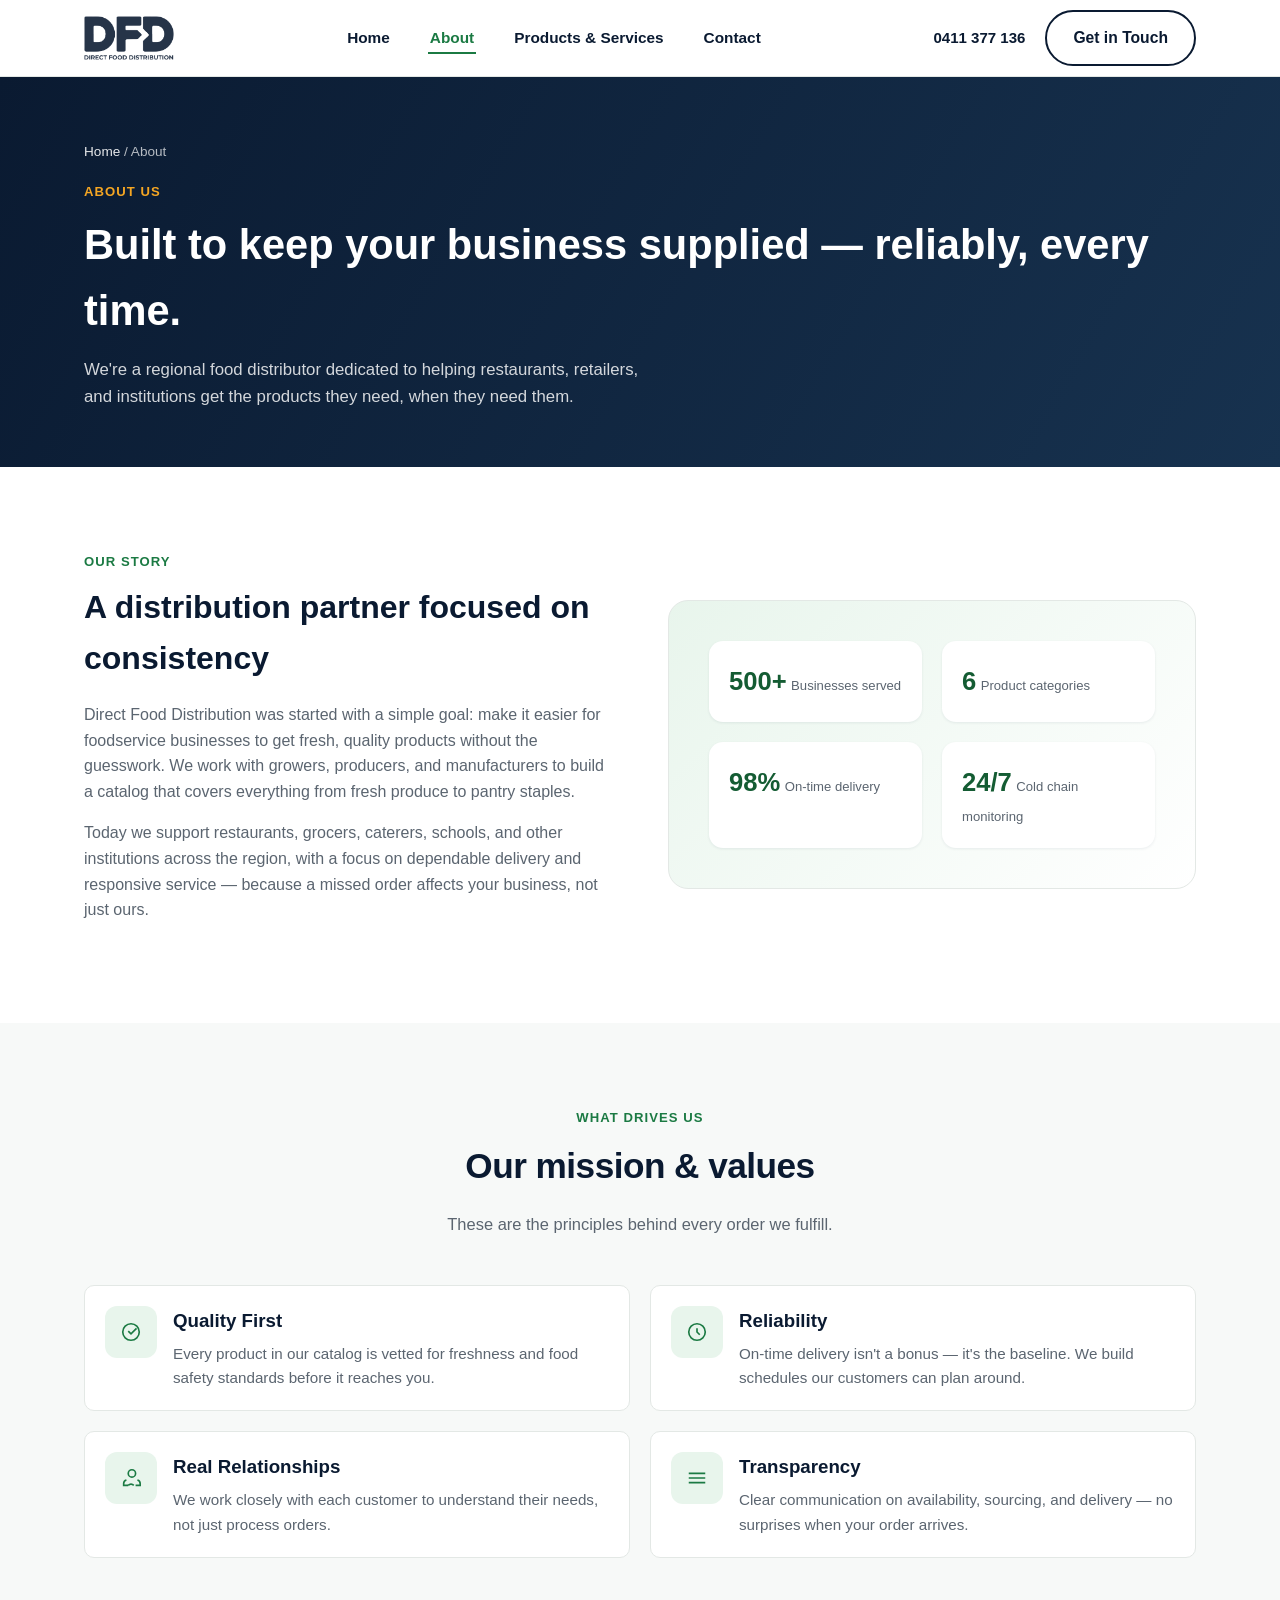
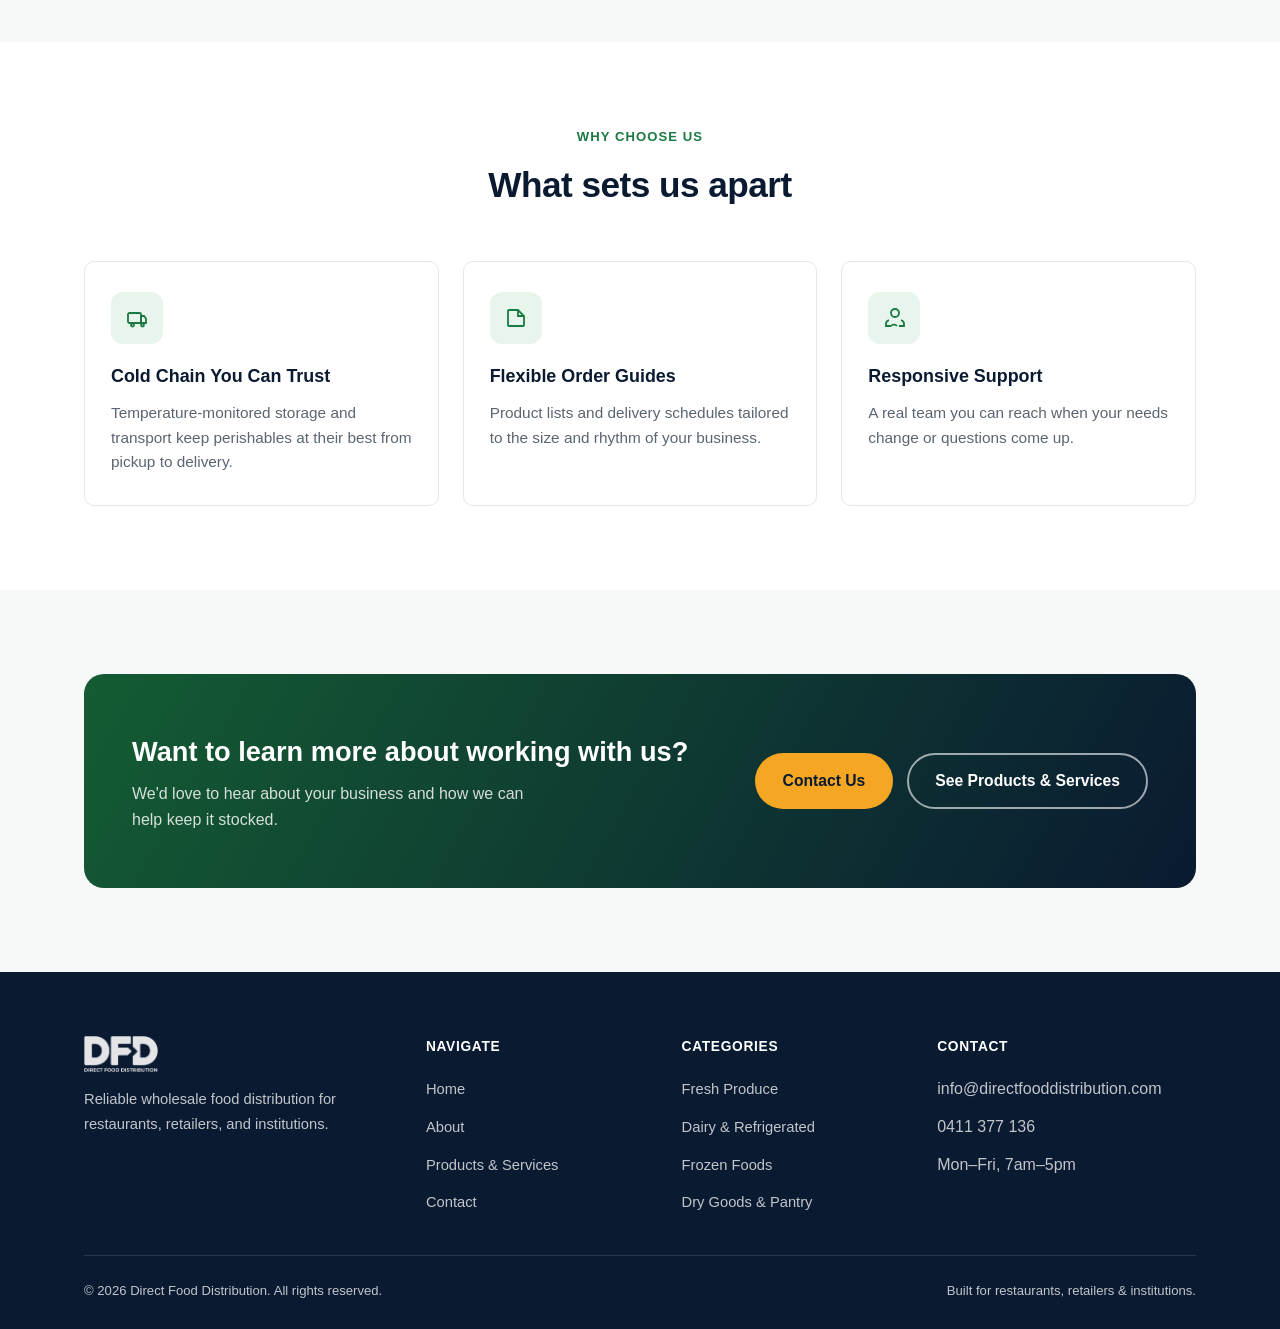
==== about.html @ 5635a763 "Update site phone number to real contact details Co-Authored-By: Claude Sonnet 5 <noreply@anthropic." ====
<!DOCTYPE html>
<html lang="en">
<head>
<meta charset="UTF-8" />
<meta name="viewport" content="width=device-width, initial-scale=1.0" />
<title>About Us | Direct Food Distribution</title>
<meta name="description" content="Learn about Direct Food Distribution's story, mission, and the values that guide how we supply restaurants, retailers, and institutions." />
<link rel="icon" type="image/x-icon" href="images/favicon.ico" />
<link rel="icon" type="image/png" sizes="32x32" href="images/favicon-32.png" />
<link rel="apple-touch-icon" href="images/favicon-180.png" />
<link rel="stylesheet" href="css/style.css" />
</head>
<body>

<header class="site-header">
  <div class="container">
    <a href="index.html" class="brand">
      <img src="images/logo.png" alt="Direct Food Distribution" class="brand-logo" />
    </a>

    <nav class="main-nav" aria-label="Primary">
      <ul>
        <li><a href="index.html">Home</a></li>
        <li><a href="about.html" aria-current="page">About</a></li>
        <li><a href="products.html">Products &amp; Services</a></li>
        <li><a href="contact.html">Contact</a></li>
      </ul>
    </nav>

    <div class="header-cta">
      <span class="phone">0411 377 136</span>
      <a href="contact.html" class="btn btn-outline-dark">Get in Touch</a>
      <button class="nav-toggle" aria-label="Toggle navigation menu" aria-expanded="false">
        <span></span><span></span><span></span>
      </button>
    </div>
  </div>
</header>

<main>

  <section class="page-hero">
    <div class="container">
      <div class="breadcrumb"><a href="index.html">Home</a> / About</div>
      <span class="eyebrow">About Us</span>
      <h1>Built to keep your business supplied — reliably, every time.</h1>
      <p>We're a regional food distributor dedicated to helping restaurants, retailers, and institutions get the products they need, when they need them.</p>
    </div>
  </section>

  <section>
    <div class="container">
      <div class="about-grid">
        <div>
          <span class="eyebrow">Our Story</span>
          <h2 style="color:var(--color-navy); font-size:2rem; margin:0 0 18px;">A distribution partner focused on consistency</h2>
          <p style="color:var(--color-text-muted); margin-bottom:16px;">
            Direct Food Distribution was started with a simple goal: make it easier for foodservice
            businesses to get fresh, quality products without the guesswork. We work with growers,
            producers, and manufacturers to build a catalog that covers everything from fresh produce
            to pantry staples.
          </p>
          <p style="color:var(--color-text-muted);">
            Today we support restaurants, grocers, caterers, schools, and other institutions across
            the region, with a focus on dependable delivery and responsive service — because a
            missed order affects your business, not just ours.
          </p>
        </div>
        <div class="about-visual">
          <div class="mini-stat">
            <span class="num">500+</span>
            <span class="label">Businesses served</span>
          </div>
          <div class="mini-stat">
            <span class="num">6</span>
            <span class="label">Product categories</span>
          </div>
          <div class="mini-stat">
            <span class="num">98%</span>
            <span class="label">On-time delivery</span>
          </div>
          <div class="mini-stat">
            <span class="num">24/7</span>
            <span class="label">Cold chain monitoring</span>
          </div>
        </div>
      </div>
    </div>
  </section>

  <section class="section-alt">
    <div class="container">
      <div class="section-head center">
        <span class="eyebrow">What Drives Us</span>
        <h2>Our mission &amp; values</h2>
        <p>These are the principles behind every order we fulfill.</p>
      </div>

      <div class="values-grid">
        <div class="value-item">
          <div class="card-icon" aria-hidden="true">
            <svg width="22" height="22" viewBox="0 0 24 24" fill="none" stroke="currentColor" stroke-width="1.8"><path d="M9 11l3 3 6-6"/><circle cx="12" cy="12" r="9"/></svg>
          </div>
          <div>
            <h3 style="margin:0 0 6px; color:var(--color-navy);">Quality First</h3>
            <p style="margin:0; color:var(--color-text-muted); font-size:0.95rem;">Every product in our catalog is vetted for freshness and food safety standards before it reaches you.</p>
          </div>
        </div>
        <div class="value-item">
          <div class="card-icon" aria-hidden="true">
            <svg width="22" height="22" viewBox="0 0 24 24" fill="none" stroke="currentColor" stroke-width="1.8"><path d="M12 8v4l3 3"/><circle cx="12" cy="12" r="9"/></svg>
          </div>
          <div>
            <h3 style="margin:0 0 6px; color:var(--color-navy);">Reliability</h3>
            <p style="margin:0; color:var(--color-text-muted); font-size:0.95rem;">On-time delivery isn't a bonus — it's the baseline. We build schedules our customers can plan around.</p>
          </div>
        </div>
        <div class="value-item">
          <div class="card-icon" aria-hidden="true">
            <svg width="22" height="22" viewBox="0 0 24 24" fill="none" stroke="currentColor" stroke-width="1.8"><path d="M17 20h5v-2a4 4 0 0 0-3-3.87M9 20H4v-2a4 4 0 0 1 3-3.87M9 7a4 4 0 1 1 8 0 4 4 0 0 1-8 0z"/><path d="M9 20a4 4 0 0 1 6 0"/></svg>
          </div>
          <div>
            <h3 style="margin:0 0 6px; color:var(--color-navy);">Real Relationships</h3>
            <p style="margin:0; color:var(--color-text-muted); font-size:0.95rem;">We work closely with each customer to understand their needs, not just process orders.</p>
          </div>
        </div>
        <div class="value-item">
          <div class="card-icon" aria-hidden="true">
            <svg width="22" height="22" viewBox="0 0 24 24" fill="none" stroke="currentColor" stroke-width="1.8"><path d="M3 7h18M3 12h18M3 17h18"/></svg>
          </div>
          <div>
            <h3 style="margin:0 0 6px; color:var(--color-navy);">Transparency</h3>
            <p style="margin:0; color:var(--color-text-muted); font-size:0.95rem;">Clear communication on availability, sourcing, and delivery — no surprises when your order arrives.</p>
          </div>
        </div>
      </div>
    </div>
  </section>

  <section>
    <div class="container">
      <div class="section-head center">
        <span class="eyebrow">Why Choose Us</span>
        <h2>What sets us apart</h2>
      </div>

      <div class="grid grid-3">
        <div class="card">
          <div class="card-icon" aria-hidden="true">
            <svg width="24" height="24" viewBox="0 0 24 24" fill="none" stroke="currentColor" stroke-width="1.8"><rect x="3" y="7" width="13" height="10" rx="1.5"/><path d="M16 10h3l2 2.5V17h-5z"/><circle cx="7.5" cy="19" r="1.5"/><circle cx="17.5" cy="19" r="1.5"/></svg>
          </div>
          <h3>Cold Chain You Can Trust</h3>
          <p>Temperature-monitored storage and transport keep perishables at their best from pickup to delivery.</p>
        </div>
        <div class="card">
          <div class="card-icon" aria-hidden="true">
            <svg width="24" height="24" viewBox="0 0 24 24" fill="none" stroke="currentColor" stroke-width="1.8"><path d="M4 19V5a1 1 0 0 1 1-1h9l6 6v9a1 1 0 0 1-1 1H5a1 1 0 0 1-1-1z"/><path d="M14 4v6h6"/></svg>
          </div>
          <h3>Flexible Order Guides</h3>
          <p>Product lists and delivery schedules tailored to the size and rhythm of your business.</p>
        </div>
        <div class="card">
          <div class="card-icon" aria-hidden="true">
            <svg width="24" height="24" viewBox="0 0 24 24" fill="none" stroke="currentColor" stroke-width="1.8"><path d="M17 20h5v-2a4 4 0 0 0-3-3.87M9 20H4v-2a4 4 0 0 1 3-3.87M9 7a4 4 0 1 1 8 0 4 4 0 0 1-8 0z"/><path d="M9 20a4 4 0 0 1 6 0"/></svg>
          </div>
          <h3>Responsive Support</h3>
          <p>A real team you can reach when your needs change or questions come up.</p>
        </div>
      </div>
    </div>
  </section>

  <section class="section-alt">
    <div class="container">
      <div class="cta-band">
        <div>
          <h2>Want to learn more about working with us?</h2>
          <p>We'd love to hear about your business and how we can help keep it stocked.</p>
        </div>
        <div class="cta-actions">
          <a href="contact.html" class="btn btn-primary">Contact Us</a>
          <a href="products.html" class="btn btn-outline">See Products &amp; Services</a>
        </div>
      </div>
    </div>
  </section>

</main>

<footer class="site-footer">
  <div class="container">
    <div class="footer-grid">
      <div class="footer-brand">
        <a href="index.html" class="brand">
          <img src="images/logo-white.png" alt="Direct Food Distribution" class="brand-logo" />
        </a>
        <p>Reliable wholesale food distribution for restaurants, retailers, and institutions.</p>
      </div>
      <div class="footer-col">
        <h5>Navigate</h5>
        <ul>
          <li><a href="index.html">Home</a></li>
          <li><a href="about.html">About</a></li>
          <li><a href="products.html">Products &amp; Services</a></li>
          <li><a href="contact.html">Contact</a></li>
        </ul>
      </div>
      <div class="footer-col">
        <h5>Categories</h5>
        <ul>
          <li><a href="products.html#produce">Fresh Produce</a></li>
          <li><a href="products.html#dairy">Dairy &amp; Refrigerated</a></li>
          <li><a href="products.html#frozen">Frozen Foods</a></li>
          <li><a href="products.html#dry-goods">Dry Goods &amp; Pantry</a></li>
        </ul>
      </div>
      <div class="footer-col">
        <h5>Contact</h5>
        <ul>
          <li>info@directfooddistribution.com</li>
          <li>0411 377 136</li>
          <li>Mon–Fri, 7am–5pm</li>
        </ul>
      </div>
    </div>
    <div class="footer-bottom">
      <span>&copy; <span id="year"></span> Direct Food Distribution. All rights reserved.</span>
      <span>Built for restaurants, retailers &amp; institutions.</span>
    </div>
  </div>
</footer>

<script src="js/main.js"></script>
</body>
</html>
---- css/style.css ----
/* ===========================
   Direct Food Distribution
   Stylesheet
=========================== */

:root {
  --color-primary: #1b7a43;
  --color-primary-dark: #145c33;
  --color-primary-light: #e8f5ec;
  --color-navy: #0a1a31;
  --color-navy-light: #17324f;
  --color-accent: #f5a623;
  --color-text: #23292d;
  --color-text-muted: #5b6570;
  --color-bg: #ffffff;
  --color-bg-alt: #f7f9f8;
  --color-border: #e3e8e5;
  --shadow-sm: 0 1px 3px rgba(15, 41, 66, 0.08);
  --shadow-md: 0 8px 24px rgba(15, 41, 66, 0.10);
  --radius: 10px;
  --max-width: 1160px;
  --font: -apple-system, BlinkMacSystemFont, "Segoe UI", Roboto, Helvetica, Arial, sans-serif;
}

* {
  box-sizing: border-box;
}

html {
  scroll-behavior: smooth;
}

body {
  margin: 0;
  font-family: var(--font);
  color: var(--color-text);
  background: var(--color-bg);
  line-height: 1.6;
  -webkit-font-smoothing: antialiased;
}

img {
  max-width: 100%;
  display: block;
}

a {
  color: var(--color-primary);
  text-decoration: none;
}

ul {
  list-style: none;
  margin: 0;
  padding: 0;
}

.container {
  width: 100%;
  max-width: var(--max-width);
  margin: 0 auto;
  padding: 0 24px;
}

.visually-hidden {
  position: absolute;
  width: 1px;
  height: 1px;
  overflow: hidden;
  clip: rect(0 0 0 0);
  white-space: nowrap;
}

/* ---------- Buttons ---------- */
.btn {
  display: inline-flex;
  align-items: center;
  justify-content: center;
  gap: 8px;
  padding: 13px 26px;
  border-radius: 999px;
  font-weight: 600;
  font-size: 0.98rem;
  border: 2px solid transparent;
  cursor: pointer;
  transition: transform 0.15s ease, box-shadow 0.15s ease, background 0.15s ease, color 0.15s ease;
}

.btn-primary {
  background: var(--color-accent);
  color: var(--color-navy);
}

.btn-primary:hover {
  transform: translateY(-2px);
  box-shadow: var(--shadow-md);
}

.btn-outline {
  background: transparent;
  color: #fff;
  border-color: rgba(255, 255, 255, 0.6);
}

.btn-outline:hover {
  background: rgba(255, 255, 255, 0.12);
  border-color: #fff;
}

.btn-outline-dark {
  background: transparent;
  color: var(--color-navy);
  border-color: var(--color-navy);
}

.btn-outline-dark:hover {
  background: var(--color-navy);
  color: #fff;
}

/* ---------- Header ---------- */
.site-header {
  position: sticky;
  top: 0;
  z-index: 100;
  background: rgba(255, 255, 255, 0.96);
  backdrop-filter: saturate(180%) blur(8px);
  border-bottom: 1px solid var(--color-border);
}

.site-header .container {
  display: flex;
  align-items: center;
  justify-content: space-between;
  height: 76px;
}

.brand {
  display: flex;
  align-items: center;
  gap: 10px;
  font-weight: 800;
  font-size: 1.15rem;
  color: var(--color-navy);
  letter-spacing: -0.01em;
}

.brand-logo {
  height: 44px;
  width: auto;
  display: block;
}

.main-nav ul {
  display: flex;
  align-items: center;
  gap: 36px;
}

.main-nav a {
  color: var(--color-navy);
  font-weight: 600;
  font-size: 0.96rem;
  padding: 6px 2px;
  border-bottom: 2px solid transparent;
  transition: border-color 0.15s ease, color 0.15s ease;
}

.main-nav a:hover,
.main-nav a[aria-current="page"] {
  border-color: var(--color-primary);
  color: var(--color-primary);
}

.header-cta {
  display: flex;
  align-items: center;
  gap: 20px;
}

.header-cta .phone {
  display: none;
  font-weight: 700;
  color: var(--color-navy);
  font-size: 0.94rem;
}

@media (min-width: 1150px) {
  .header-cta .phone {
    display: inline-block;
  }
}

.nav-toggle {
  display: none;
  background: none;
  border: none;
  cursor: pointer;
  padding: 8px;
}

.nav-toggle span {
  display: block;
  width: 24px;
  height: 2px;
  background: var(--color-navy);
  margin: 5px 0;
  transition: transform 0.2s ease, opacity 0.2s ease;
}

/* ---------- Hero ---------- */
.hero {
  background: linear-gradient(120deg, var(--color-navy) 0%, var(--color-navy-light) 55%, var(--color-primary-dark) 100%);
  color: #fff;
  position: relative;
  overflow: hidden;
}

.hero::before {
  content: "";
  position: absolute;
  inset: 0;
  background-image:
    radial-gradient(circle at 85% 20%, rgba(245, 166, 35, 0.18), transparent 45%),
    radial-gradient(circle at 10% 90%, rgba(27, 122, 67, 0.35), transparent 40%);
  pointer-events: none;
}

.hero .container {
  position: relative;
  padding: 96px 24px 88px;
  display: grid;
  grid-template-columns: 1.1fr 0.9fr;
  gap: 48px;
  align-items: center;
}

.hero-eyebrow {
  display: inline-flex;
  align-items: center;
  gap: 8px;
  background: rgba(255, 255, 255, 0.12);
  border: 1px solid rgba(255, 255, 255, 0.25);
  padding: 6px 14px;
  border-radius: 999px;
  font-size: 0.82rem;
  font-weight: 700;
  letter-spacing: 0.03em;
  text-transform: uppercase;
  margin-bottom: 20px;
}

.hero h1 {
  font-size: clamp(2.1rem, 4vw, 3.1rem);
  line-height: 1.12;
  margin: 0 0 20px;
  letter-spacing: -0.02em;
}

.hero p.lead {
  font-size: 1.12rem;
  color: rgba(255, 255, 255, 0.86);
  max-width: 46ch;
  margin: 0 0 32px;
}

.hero-actions {
  display: flex;
  gap: 16px;
  flex-wrap: wrap;
}

.hero-stats {
  display: grid;
  grid-template-columns: 1fr 1fr;
  gap: 16px;
}

.stat-card {
  background: rgba(255, 255, 255, 0.08);
  border: 1px solid rgba(255, 255, 255, 0.18);
  border-radius: var(--radius);
  padding: 22px 20px;
  backdrop-filter: blur(4px);
}

.stat-card .num {
  font-size: 1.9rem;
  font-weight: 800;
  color: var(--color-accent);
  display: block;
}

.stat-card .label {
  font-size: 0.86rem;
  color: rgba(255, 255, 255, 0.78);
  margin-top: 4px;
}

/* ---------- Sections ---------- */
section {
  padding: 84px 0;
}

.section-alt {
  background: var(--color-bg-alt);
}

.section-head {
  max-width: 640px;
  margin: 0 0 48px;
}

.section-head.center {
  margin-left: auto;
  margin-right: auto;
  text-align: center;
}

.eyebrow {
  display: block;
  color: var(--color-primary);
  font-weight: 700;
  font-size: 0.82rem;
  letter-spacing: 0.08em;
  text-transform: uppercase;
  margin-bottom: 10px;
}

.section-head h2 {
  font-size: clamp(1.6rem, 3vw, 2.2rem);
  margin: 0 0 14px;
  color: var(--color-navy);
  letter-spacing: -0.015em;
}

.section-head p {
  color: var(--color-text-muted);
  font-size: 1.03rem;
}

/* ---------- Cards / Grids ---------- */
.grid {
  display: grid;
  gap: 24px;
}

.grid-3 {
  grid-template-columns: repeat(3, 1fr);
}

.grid-4 {
  grid-template-columns: repeat(4, 1fr);
}

.grid-2 {
  grid-template-columns: repeat(2, 1fr);
}

.card {
  background: #fff;
  border: 1px solid var(--color-border);
  border-radius: var(--radius);
  padding: 30px 26px;
  transition: transform 0.18s ease, box-shadow 0.18s ease, border-color 0.18s ease;
}

.card:hover {
  transform: translateY(-4px);
  box-shadow: var(--shadow-md);
  border-color: transparent;
}

.card-icon {
  width: 52px;
  height: 52px;
  border-radius: 12px;
  background: var(--color-primary-light);
  color: var(--color-primary);
  display: flex;
  align-items: center;
  justify-content: center;
  margin-bottom: 18px;
}

.card h3 {
  margin: 0 0 10px;
  font-size: 1.12rem;
  color: var(--color-navy);
}

.card p {
  margin: 0;
  color: var(--color-text-muted);
  font-size: 0.96rem;
}

/* Product category cards */
.product-card {
  background: #fff;
  border: 1px solid var(--color-border);
  border-radius: var(--radius);
  overflow: hidden;
  transition: transform 0.18s ease, box-shadow 0.18s ease;
}

.product-card:hover {
  transform: translateY(-4px);
  box-shadow: var(--shadow-md);
}

.product-thumb {
  height: 128px;
  display: flex;
  align-items: center;
  justify-content: center;
  color: #fff;
}

.product-thumb svg {
  width: 46px;
  height: 46px;
}

.product-card .body {
  padding: 22px 22px 26px;
}

.product-card h3 {
  margin: 0 0 8px;
  color: var(--color-navy);
  font-size: 1.08rem;
}

.product-card p {
  margin: 0 0 14px;
  color: var(--color-text-muted);
  font-size: 0.93rem;
}

.tag-list {
  display: flex;
  flex-wrap: wrap;
  gap: 8px;
}

.tag {
  background: var(--color-primary-light);
  color: var(--color-primary-dark);
  font-size: 0.78rem;
  font-weight: 700;
  padding: 4px 10px;
  border-radius: 999px;
}

/* Thumb color variants */
.thumb-1 { background: linear-gradient(135deg, #2e9e5b, #1b7a43); }
.thumb-2 { background: linear-gradient(135deg, #3f8ecf, #245a8f); }
.thumb-3 { background: linear-gradient(135deg, #4d6ee0, #253a8f); }
.thumb-4 { background: linear-gradient(135deg, #d98a2e, #b05e15); }
.thumb-5 { background: linear-gradient(135deg, #e0546b, #a12f47); }
.thumb-6 { background: linear-gradient(135deg, #6f52c9, #3f2f8f); }

/* ---------- Process / Steps ---------- */
.steps {
  counter-reset: step;
  display: grid;
  grid-template-columns: repeat(4, 1fr);
  gap: 24px;
}

.step {
  position: relative;
  padding-top: 8px;
}

.step .step-num {
  counter-increment: step;
  width: 44px;
  height: 44px;
  border-radius: 50%;
  background: var(--color-navy);
  color: #fff;
  font-weight: 800;
  display: flex;
  align-items: center;
  justify-content: center;
  margin-bottom: 16px;
}

.step .step-num::before {
  content: counter(step);
}

.step h3 {
  color: var(--color-navy);
  margin: 0 0 8px;
  font-size: 1.05rem;
}

.step p {
  margin: 0;
  color: var(--color-text-muted);
  font-size: 0.93rem;
}

/* ---------- Values ---------- */
.values-grid {
  display: grid;
  grid-template-columns: repeat(2, 1fr);
  gap: 20px;
}

.value-item {
  display: flex;
  gap: 16px;
  align-items: flex-start;
  padding: 20px;
  border-radius: var(--radius);
  background: #fff;
  border: 1px solid var(--color-border);
}

.value-item .card-icon {
  margin-bottom: 0;
  flex-shrink: 0;
}

/* ---------- CTA band ---------- */
.cta-band {
  background: linear-gradient(120deg, var(--color-primary-dark), var(--color-navy));
  color: #fff;
  border-radius: 20px;
  padding: 56px 48px;
  display: flex;
  align-items: center;
  justify-content: space-between;
  gap: 32px;
  flex-wrap: wrap;
}

.cta-band h2 {
  margin: 0 0 8px;
  font-size: 1.7rem;
}

.cta-band p {
  margin: 0;
  color: rgba(255, 255, 255, 0.82);
  max-width: 46ch;
}

.cta-actions {
  display: flex;
  gap: 14px;
  flex-wrap: wrap;
}

/* ---------- Page hero (inner pages) ---------- */
.page-hero {
  background: linear-gradient(120deg, var(--color-navy), var(--color-navy-light));
  color: #fff;
  padding: 64px 0 56px;
}

.page-hero .eyebrow {
  color: var(--color-accent);
}

.page-hero h1 {
  margin: 0 0 12px;
  font-size: clamp(1.8rem, 3.4vw, 2.6rem);
}

.page-hero p {
  color: rgba(255, 255, 255, 0.82);
  max-width: 60ch;
  font-size: 1.05rem;
  margin: 0;
}

.breadcrumb {
  font-size: 0.85rem;
  color: rgba(255, 255, 255, 0.7);
  margin-bottom: 18px;
}

.breadcrumb a {
  color: rgba(255, 255, 255, 0.9);
}

/* ---------- About page specifics ---------- */
.about-grid {
  display: grid;
  grid-template-columns: 1fr 1fr;
  gap: 56px;
  align-items: center;
}

.about-visual {
  background: linear-gradient(135deg, var(--color-primary-light), #ffffff);
  border: 1px solid var(--color-border);
  border-radius: 20px;
  padding: 40px;
  display: grid;
  grid-template-columns: 1fr 1fr;
  gap: 20px;
}

.about-visual .mini-stat {
  background: #fff;
  border-radius: 14px;
  padding: 20px;
  box-shadow: var(--shadow-sm);
}

.about-visual .mini-stat .num {
  font-size: 1.6rem;
  font-weight: 800;
  color: var(--color-primary-dark);
}

.about-visual .mini-stat .label {
  font-size: 0.82rem;
  color: var(--color-text-muted);
  margin-top: 4px;
}

.timeline {
  border-left: 3px solid var(--color-primary-light);
  margin-left: 8px;
  padding-left: 28px;
  display: flex;
  flex-direction: column;
  gap: 28px;
}

.timeline-item {
  position: relative;
}

.timeline-item::before {
  content: "";
  position: absolute;
  left: -35px;
  top: 4px;
  width: 14px;
  height: 14px;
  border-radius: 50%;
  background: var(--color-primary);
  border: 3px solid var(--color-primary-light);
}

.timeline-item .year {
  font-weight: 800;
  color: var(--color-primary-dark);
  font-size: 0.85rem;
  letter-spacing: 0.04em;
  text-transform: uppercase;
}

.timeline-item h4 {
  margin: 4px 0 6px;
  color: var(--color-navy);
}

.timeline-item p {
  margin: 0;
  color: var(--color-text-muted);
  font-size: 0.94rem;
}

/* ---------- Contact page ---------- */
.contact-grid {
  display: grid;
  grid-template-columns: 0.85fr 1.15fr;
  gap: 48px;
  align-items: flex-start;
}

.contact-info-list {
  display: flex;
  flex-direction: column;
  gap: 22px;
  margin-bottom: 32px;
}

.contact-info-item {
  display: flex;
  gap: 16px;
  align-items: flex-start;
}

.contact-info-item h4 {
  margin: 0 0 4px;
  color: var(--color-navy);
  font-size: 1rem;
}

.contact-info-item p,
.contact-info-item a {
  margin: 0;
  color: var(--color-text-muted);
  font-size: 0.94rem;
}

.hours-table {
  width: 100%;
  border-collapse: collapse;
  font-size: 0.92rem;
}

.hours-table td {
  padding: 7px 0;
  border-bottom: 1px solid var(--color-border);
  color: var(--color-text-muted);
}

.hours-table td:last-child {
  text-align: right;
  font-weight: 600;
  color: var(--color-navy);
}

.contact-form {
  background: #fff;
  border: 1px solid var(--color-border);
  border-radius: var(--radius);
  padding: 36px;
  box-shadow: var(--shadow-sm);
}

.form-row {
  display: grid;
  grid-template-columns: 1fr 1fr;
  gap: 18px;
}

.form-group {
  margin-bottom: 18px;
}

.form-group label {
  display: block;
  font-weight: 700;
  font-size: 0.88rem;
  color: var(--color-navy);
  margin-bottom: 6px;
}

.form-group input,
.form-group select,
.form-group textarea {
  width: 100%;
  padding: 12px 14px;
  border: 1px solid var(--color-border);
  border-radius: 8px;
  font-family: inherit;
  font-size: 0.95rem;
  color: var(--color-text);
  background: var(--color-bg-alt);
  transition: border-color 0.15s ease, background 0.15s ease;
}

.form-group input:focus,
.form-group select:focus,
.form-group textarea:focus {
  outline: none;
  border-color: var(--color-primary);
  background: #fff;
}

.form-group textarea {
  resize: vertical;
  min-height: 120px;
}

.form-note {
  font-size: 0.82rem;
  color: var(--color-text-muted);
  margin-top: 10px;
}

.form-status {
  margin-top: 16px;
  padding: 12px 16px;
  border-radius: 8px;
  font-size: 0.9rem;
  font-weight: 600;
  display: none;
}

.form-status.success {
  display: block;
  background: var(--color-primary-light);
  color: var(--color-primary-dark);
}

.form-status.error {
  display: block;
  background: #fdecea;
  color: #b3261e;
}

.map-placeholder {
  margin-top: 28px;
  border-radius: var(--radius);
  overflow: hidden;
  border: 1px solid var(--color-border);
  height: 220px;
  background:
    linear-gradient(rgba(15, 41, 66, 0.82), rgba(15, 41, 66, 0.82)),
    repeating-linear-gradient(45deg, #cfd8e0 0, #cfd8e0 2px, #e9edf0 2px, #e9edf0 14px);
  display: flex;
  align-items: center;
  justify-content: center;
  color: #fff;
  text-align: center;
  padding: 20px;
}

/* ---------- Footer ---------- */
.site-footer {
  background: var(--color-navy);
  color: rgba(255, 255, 255, 0.75);
  padding: 64px 0 28px;
}

.footer-grid {
  display: grid;
  grid-template-columns: 1.4fr 1fr 1fr 1.2fr;
  gap: 40px;
  padding-bottom: 40px;
  border-bottom: 1px solid rgba(255, 255, 255, 0.12);
}

.footer-brand .brand {
  color: #fff;
  margin-bottom: 14px;
}

.footer-brand .brand-logo {
  height: 36px;
}

.footer-grid p {
  font-size: 0.92rem;
  line-height: 1.7;
}

.footer-col h5 {
  color: #fff;
  font-size: 0.86rem;
  letter-spacing: 0.05em;
  text-transform: uppercase;
  margin: 0 0 18px;
}

.footer-col ul {
  display: flex;
  flex-direction: column;
  gap: 12px;
}

.footer-col a {
  color: rgba(255, 255, 255, 0.75);
  font-size: 0.92rem;
}

.footer-col a:hover {
  color: var(--color-accent);
}

.footer-bottom {
  display: flex;
  justify-content: space-between;
  align-items: center;
  padding-top: 24px;
  font-size: 0.82rem;
  flex-wrap: wrap;
  gap: 12px;
}

.footer-bottom a {
  color: rgba(255, 255, 255, 0.75);
}

/* ---------- Mobile Nav ---------- */
@media (max-width: 900px) {
  .main-nav {
    position: fixed;
    inset: 76px 0 0 0;
    background: #fff;
    transform: translateX(100%);
    transition: transform 0.25s ease;
    padding: 24px;
    overflow-y: auto;
  }

  .main-nav.open {
    transform: translateX(0);
  }

  .main-nav ul {
    flex-direction: column;
    align-items: flex-start;
    gap: 4px;
  }

  .main-nav a {
    display: block;
    width: 100%;
    padding: 14px 4px;
    border-bottom: 1px solid var(--color-border);
  }

  .nav-toggle {
    display: block;
  }

  .hero .container {
    grid-template-columns: 1fr;
    padding-top: 56px;
    padding-bottom: 56px;
  }

  .grid-4,
  .grid-3,
  .grid-2,
  .steps,
  .values-grid,
  .about-grid,
  .contact-grid,
  .form-row {
    grid-template-columns: 1fr;
  }

  .footer-grid {
    grid-template-columns: 1fr 1fr;
  }

  .cta-band {
    padding: 40px 28px;
    flex-direction: column;
    text-align: center;
  }

  .cta-actions {
    justify-content: center;
  }

  section {
    padding: 56px 0;
  }
}

@media (max-width: 560px) {
  .footer-grid {
    grid-template-columns: 1fr;
  }

  .hero-stats {
    grid-template-columns: 1fr 1fr;
  }
}
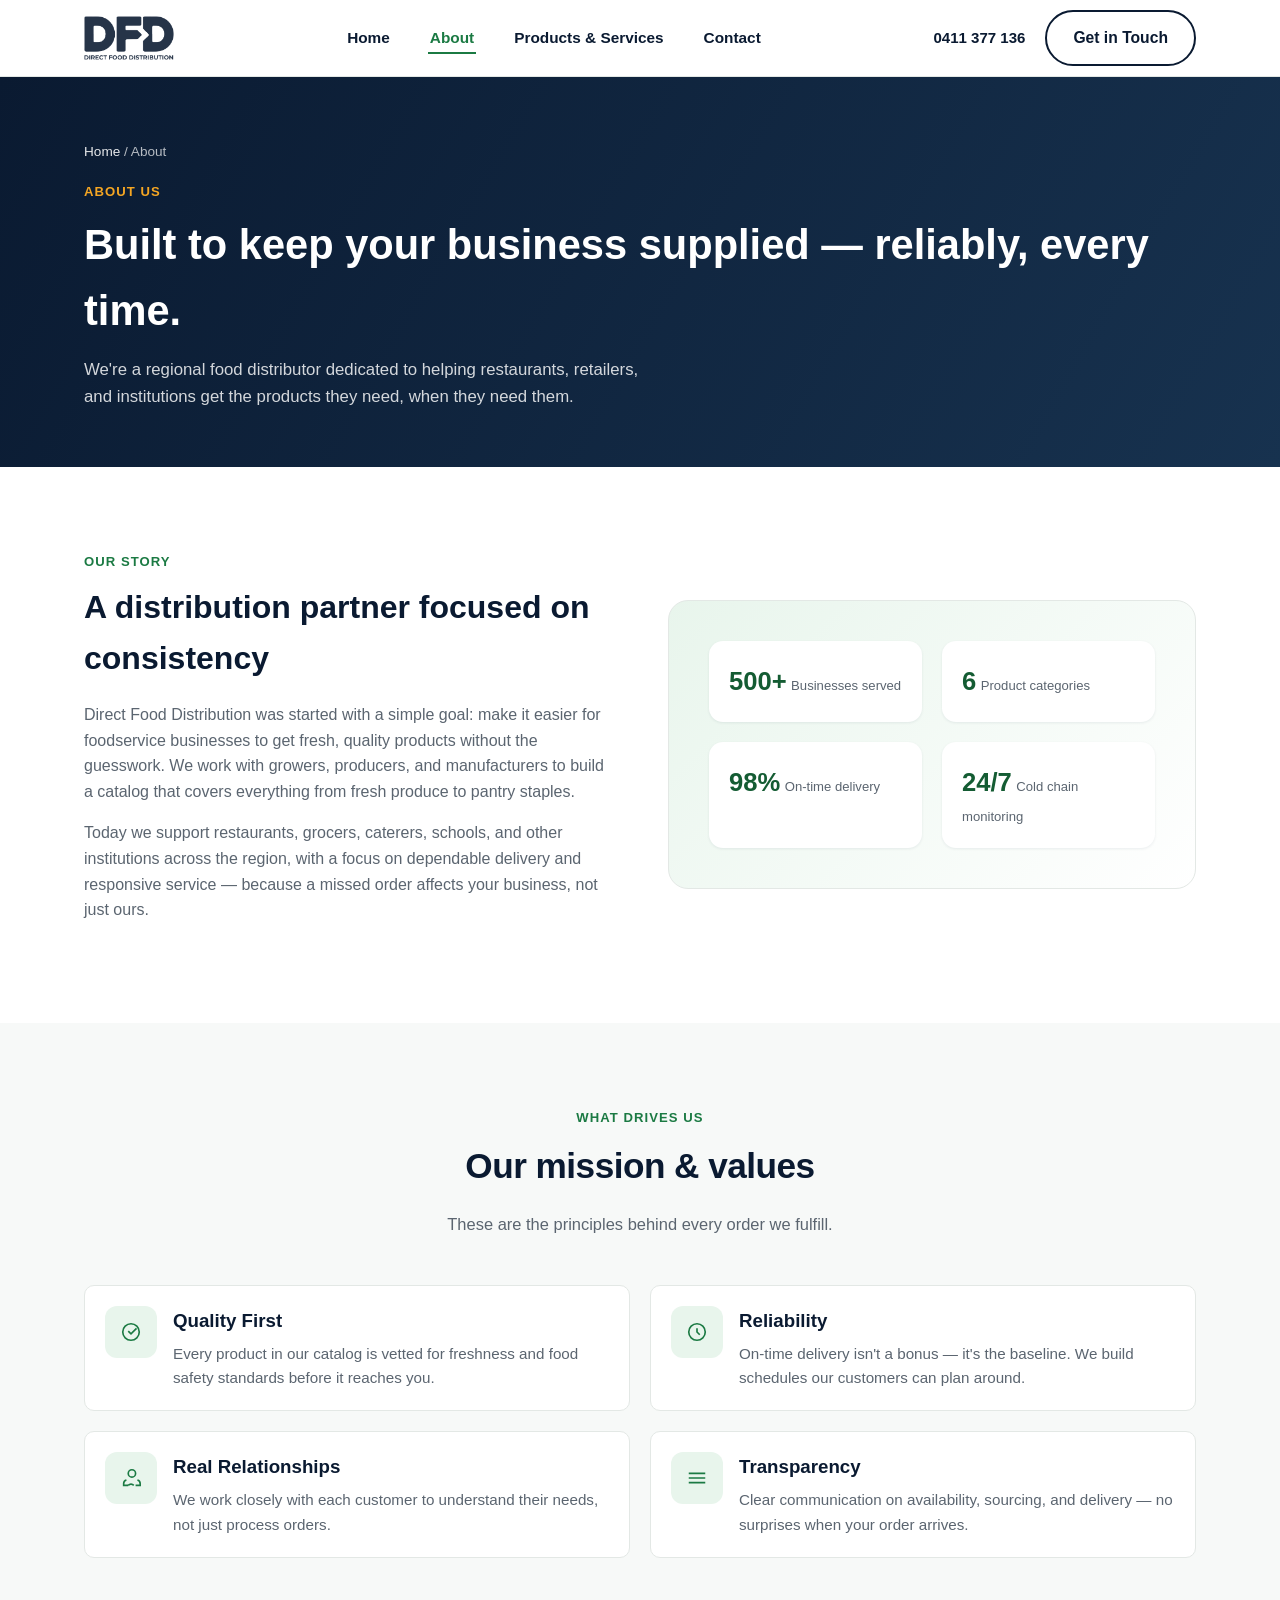
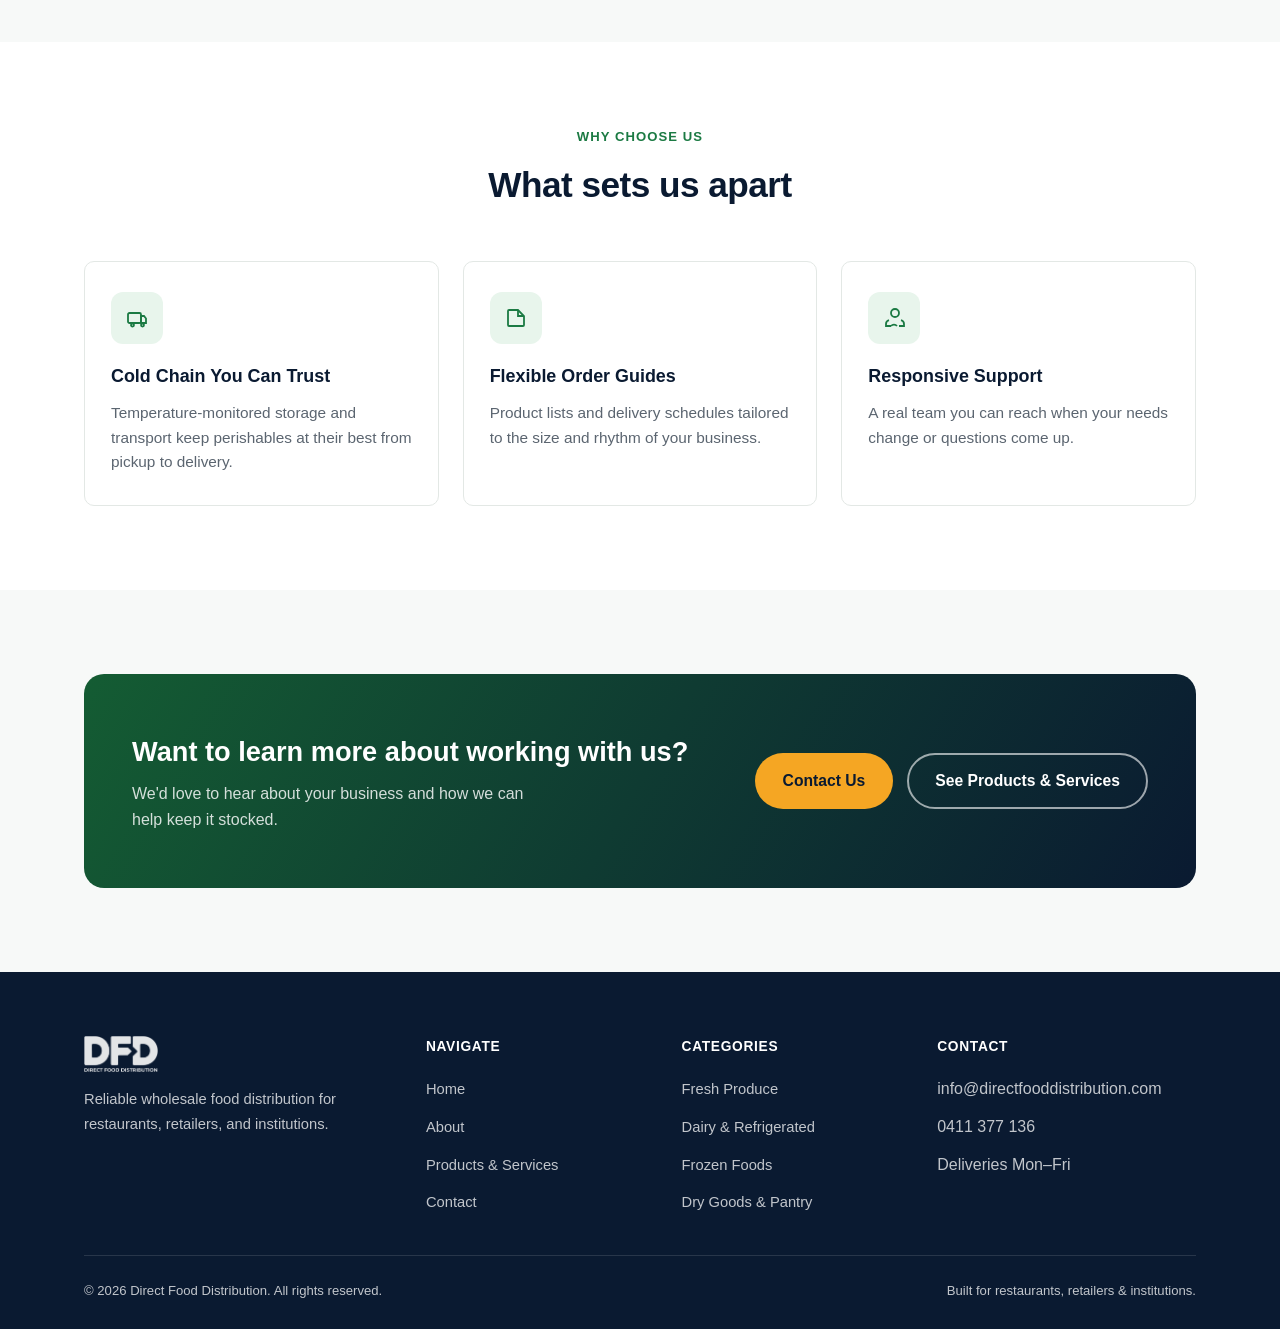
==== commit bf84e51a: "Reflect delivery-only business model on contact page Remove the placeholder physical address and rep" ====
--- a/about.html
+++ b/about.html
@@ -219,7 +219,7 @@
         <ul>
           <li>info@directfooddistribution.com</li>
           <li>0411 377 136</li>
-          <li>Mon–Fri, 7am–5pm</li>
+          <li>Deliveries Mon–Fri</li>
         </ul>
       </div>
     </div>
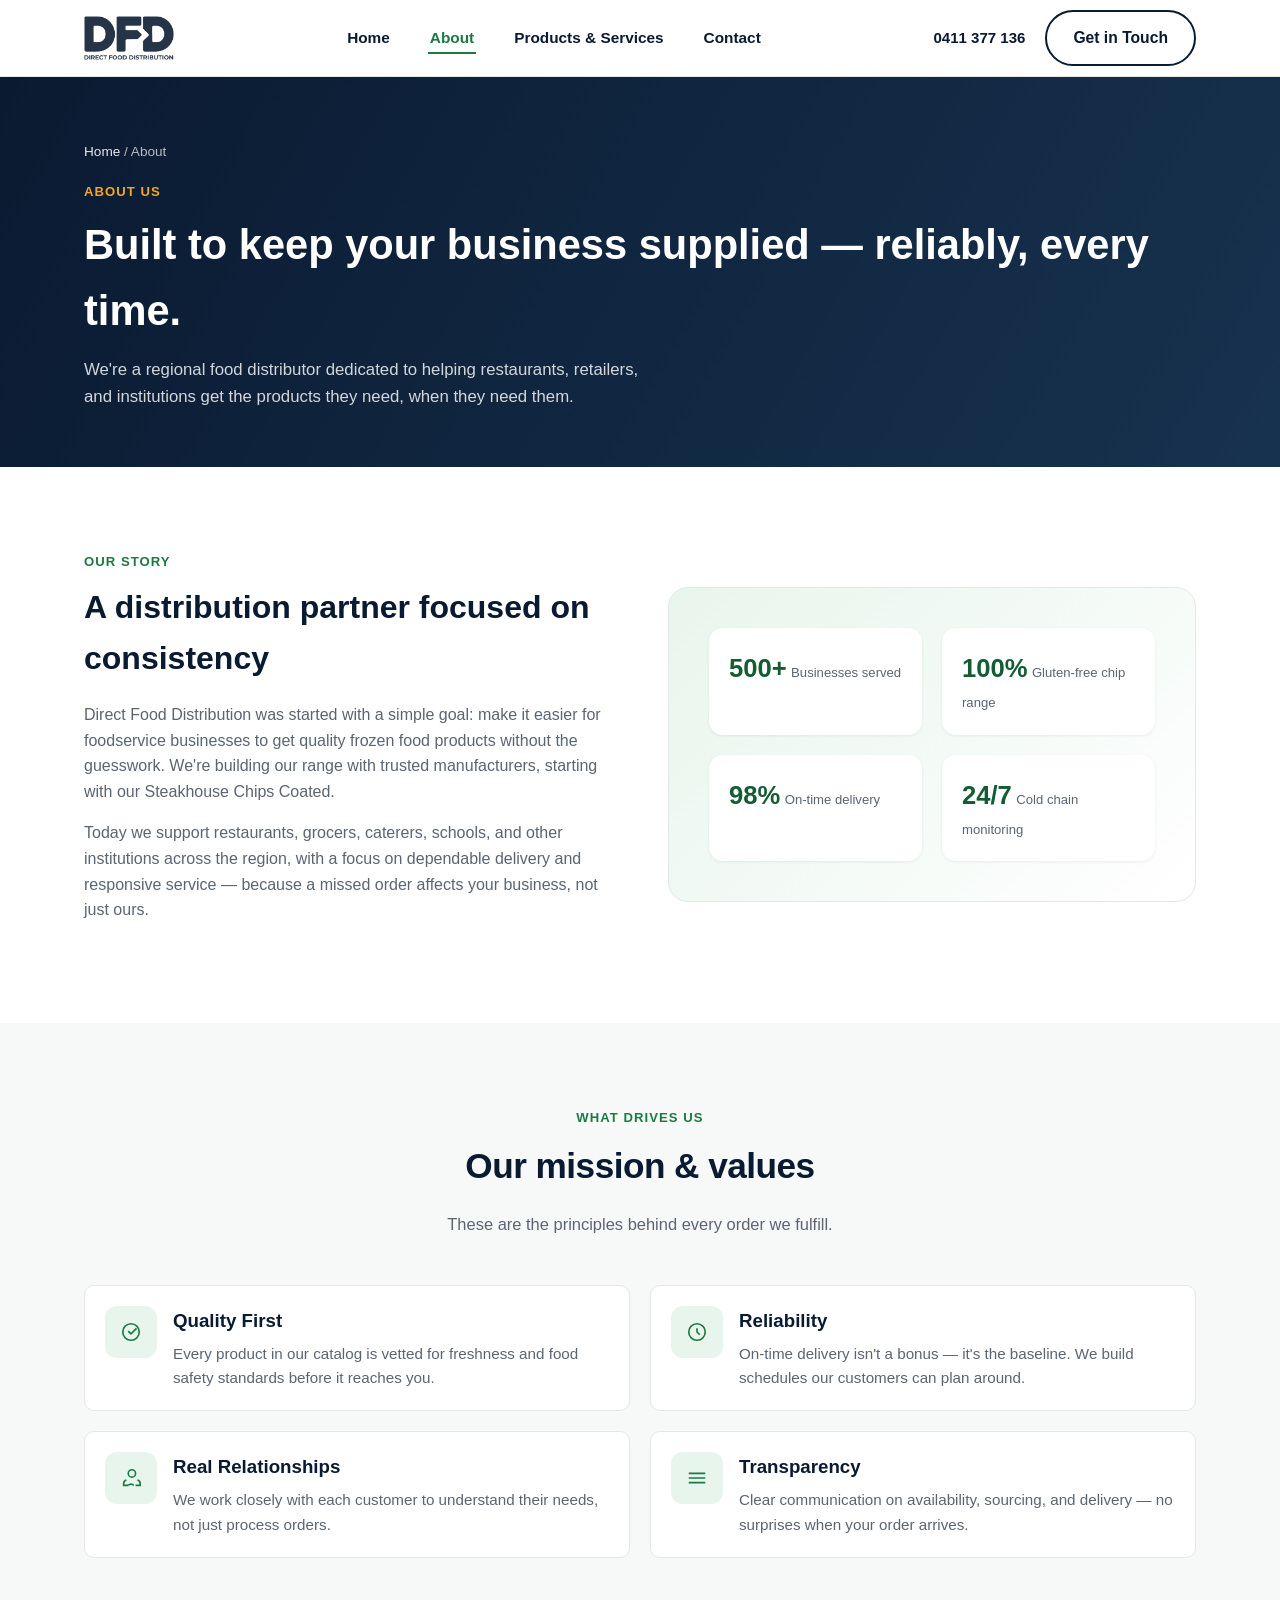
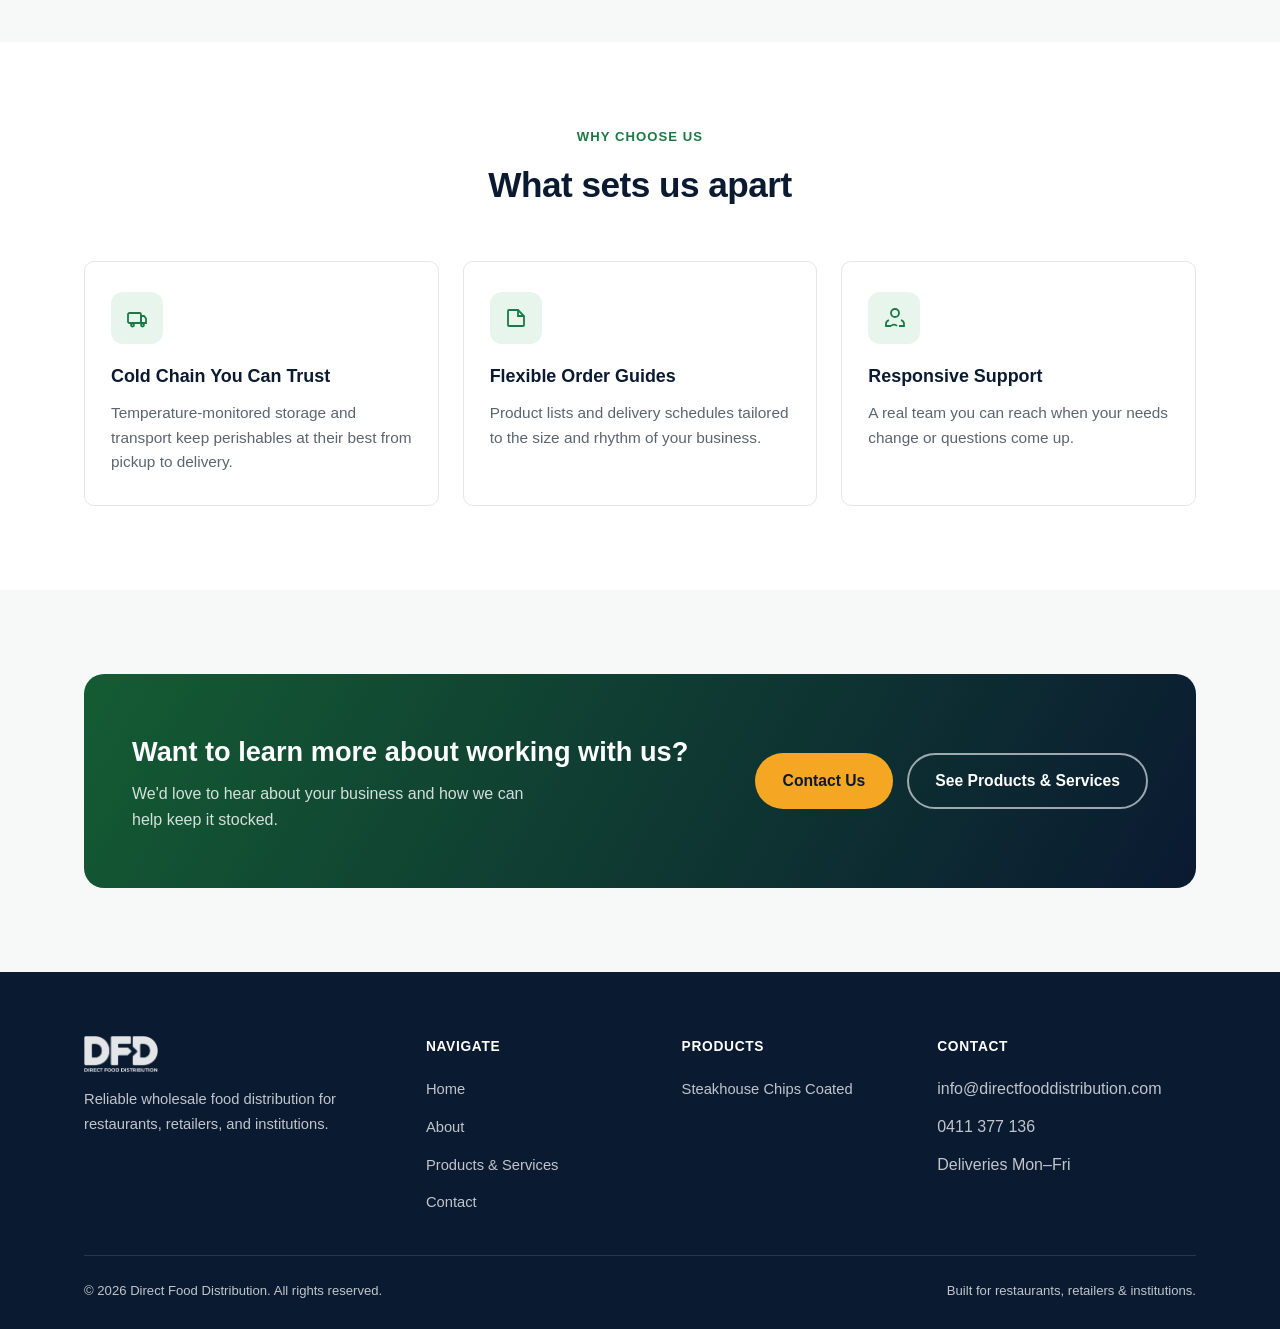
==== commit 10d2000b: "Replace placeholder product categories with real catalog Swaps the six generic placeholder categorie" ====
--- a/about.html
+++ b/about.html
@@ -56,9 +56,8 @@
           <h2 style="color:var(--color-navy); font-size:2rem; margin:0 0 18px;">A distribution partner focused on consistency</h2>
           <p style="color:var(--color-text-muted); margin-bottom:16px;">
             Direct Food Distribution was started with a simple goal: make it easier for foodservice
-            businesses to get fresh, quality products without the guesswork. We work with growers,
-            producers, and manufacturers to build a catalog that covers everything from fresh produce
-            to pantry staples.
+            businesses to get quality frozen food products without the guesswork. We're building our
+            range with trusted manufacturers, starting with our Steakhouse Chips Coated.
           </p>
           <p style="color:var(--color-text-muted);">
             Today we support restaurants, grocers, caterers, schools, and other institutions across
@@ -72,8 +71,8 @@
             <span class="label">Businesses served</span>
           </div>
           <div class="mini-stat">
-            <span class="num">6</span>
-            <span class="label">Product categories</span>
+            <span class="num">100%</span>
+            <span class="label">Gluten-free chip range</span>
           </div>
           <div class="mini-stat">
             <span class="num">98%</span>
@@ -206,12 +205,9 @@
         </ul>
       </div>
       <div class="footer-col">
-        <h5>Categories</h5>
+        <h5>Products</h5>
         <ul>
-          <li><a href="products.html#produce">Fresh Produce</a></li>
-          <li><a href="products.html#dairy">Dairy &amp; Refrigerated</a></li>
-          <li><a href="products.html#frozen">Frozen Foods</a></li>
-          <li><a href="products.html#dry-goods">Dry Goods &amp; Pantry</a></li>
+          <li><a href="products.html#steakhouse-chips">Steakhouse Chips Coated</a></li>
         </ul>
       </div>
       <div class="footer-col">
--- a/css/style.css
+++ b/css/style.css
@@ -461,6 +461,115 @@
 .thumb-5 { background: linear-gradient(135deg, #e0546b, #a12f47); }
 .thumb-6 { background: linear-gradient(135deg, #6f52c9, #3f2f8f); }
 
+/* ---------- Product detail (single product spotlight) ---------- */
+.product-detail {
+  background: #fff;
+  border: 1px solid var(--color-border);
+  border-radius: 20px;
+  overflow: hidden;
+  display: grid;
+  grid-template-columns: 0.85fr 1.15fr;
+}
+
+.product-detail-visual {
+  background: linear-gradient(135deg, #d98a2e, #b05e15);
+  display: flex;
+  align-items: center;
+  justify-content: center;
+  padding: 48px;
+  min-height: 320px;
+}
+
+.product-detail-visual svg {
+  width: 140px;
+  height: 140px;
+  color: #fff;
+}
+
+.product-detail-body {
+  padding: 44px 48px;
+}
+
+.product-detail-body h2 {
+  margin: 12px 0 16px;
+  color: var(--color-navy);
+  font-size: 1.7rem;
+}
+
+.product-detail-body > p {
+  color: var(--color-text-muted);
+  font-size: 1.02rem;
+  margin: 0 0 22px;
+}
+
+.prep-tips {
+  background: var(--color-bg-alt);
+  border: 1px solid var(--color-border);
+  border-radius: var(--radius);
+  padding: 26px 28px;
+}
+
+.prep-tips h3 {
+  margin: 0 0 6px;
+  color: var(--color-navy);
+  font-size: 1.05rem;
+}
+
+.prep-tips .cook-time {
+  display: inline-flex;
+  align-items: center;
+  gap: 6px;
+  background: var(--color-primary-light);
+  color: var(--color-primary-dark);
+  font-weight: 700;
+  font-size: 0.85rem;
+  padding: 5px 12px;
+  border-radius: 999px;
+  margin-bottom: 16px;
+}
+
+.prep-tips ul {
+  display: flex;
+  flex-direction: column;
+  gap: 10px;
+}
+
+.prep-tips li {
+  display: flex;
+  align-items: flex-start;
+  gap: 10px;
+  color: var(--color-text);
+  font-size: 0.94rem;
+}
+
+.prep-tips li svg {
+  flex-shrink: 0;
+  margin-top: 2px;
+  color: var(--color-primary);
+}
+
+.coming-soon-note {
+  text-align: center;
+  color: var(--color-text-muted);
+  font-size: 0.95rem;
+  margin-top: 32px;
+}
+
+@media (max-width: 900px) {
+  .product-detail {
+    grid-template-columns: 1fr;
+  }
+
+  .product-detail-visual {
+    padding: 36px;
+    min-height: 220px;
+  }
+
+  .product-detail-body {
+    padding: 32px 24px;
+  }
+}
+
 /* ---------- Process / Steps ---------- */
 .steps {
   counter-reset: step;
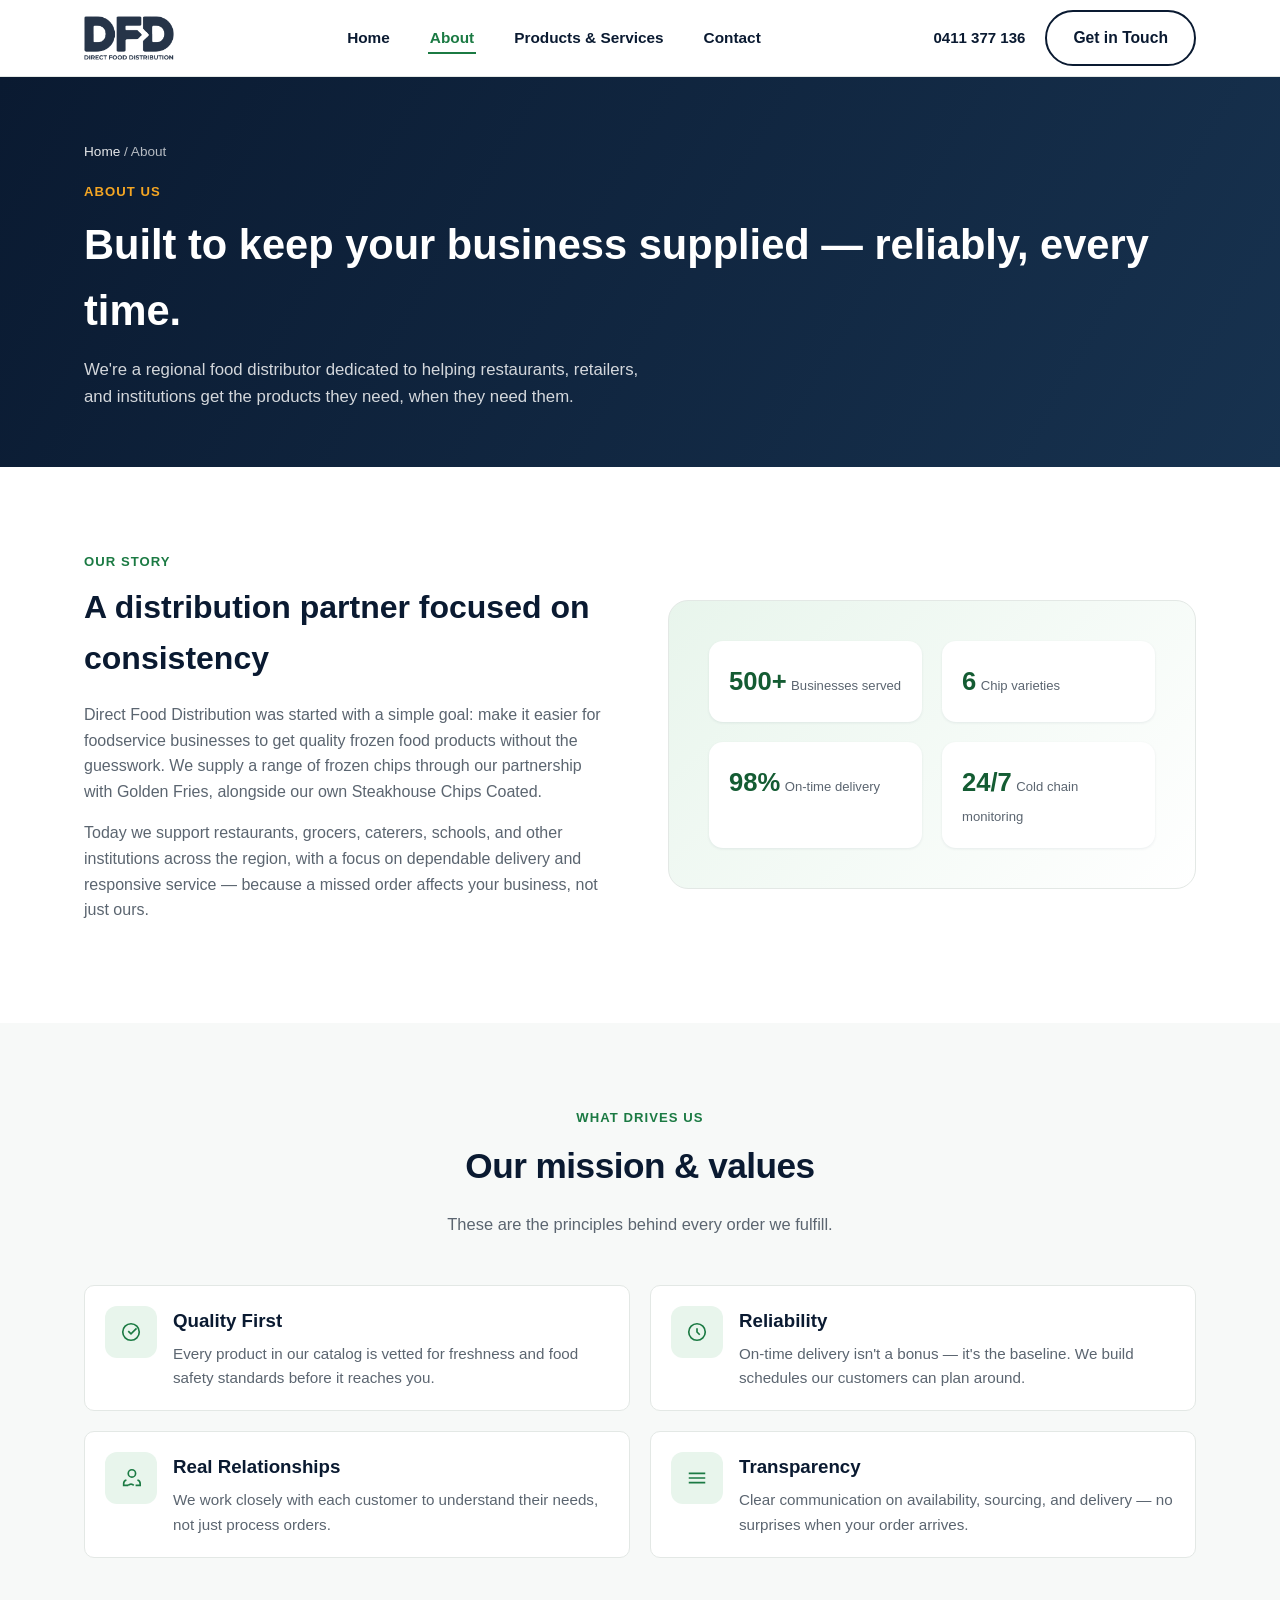
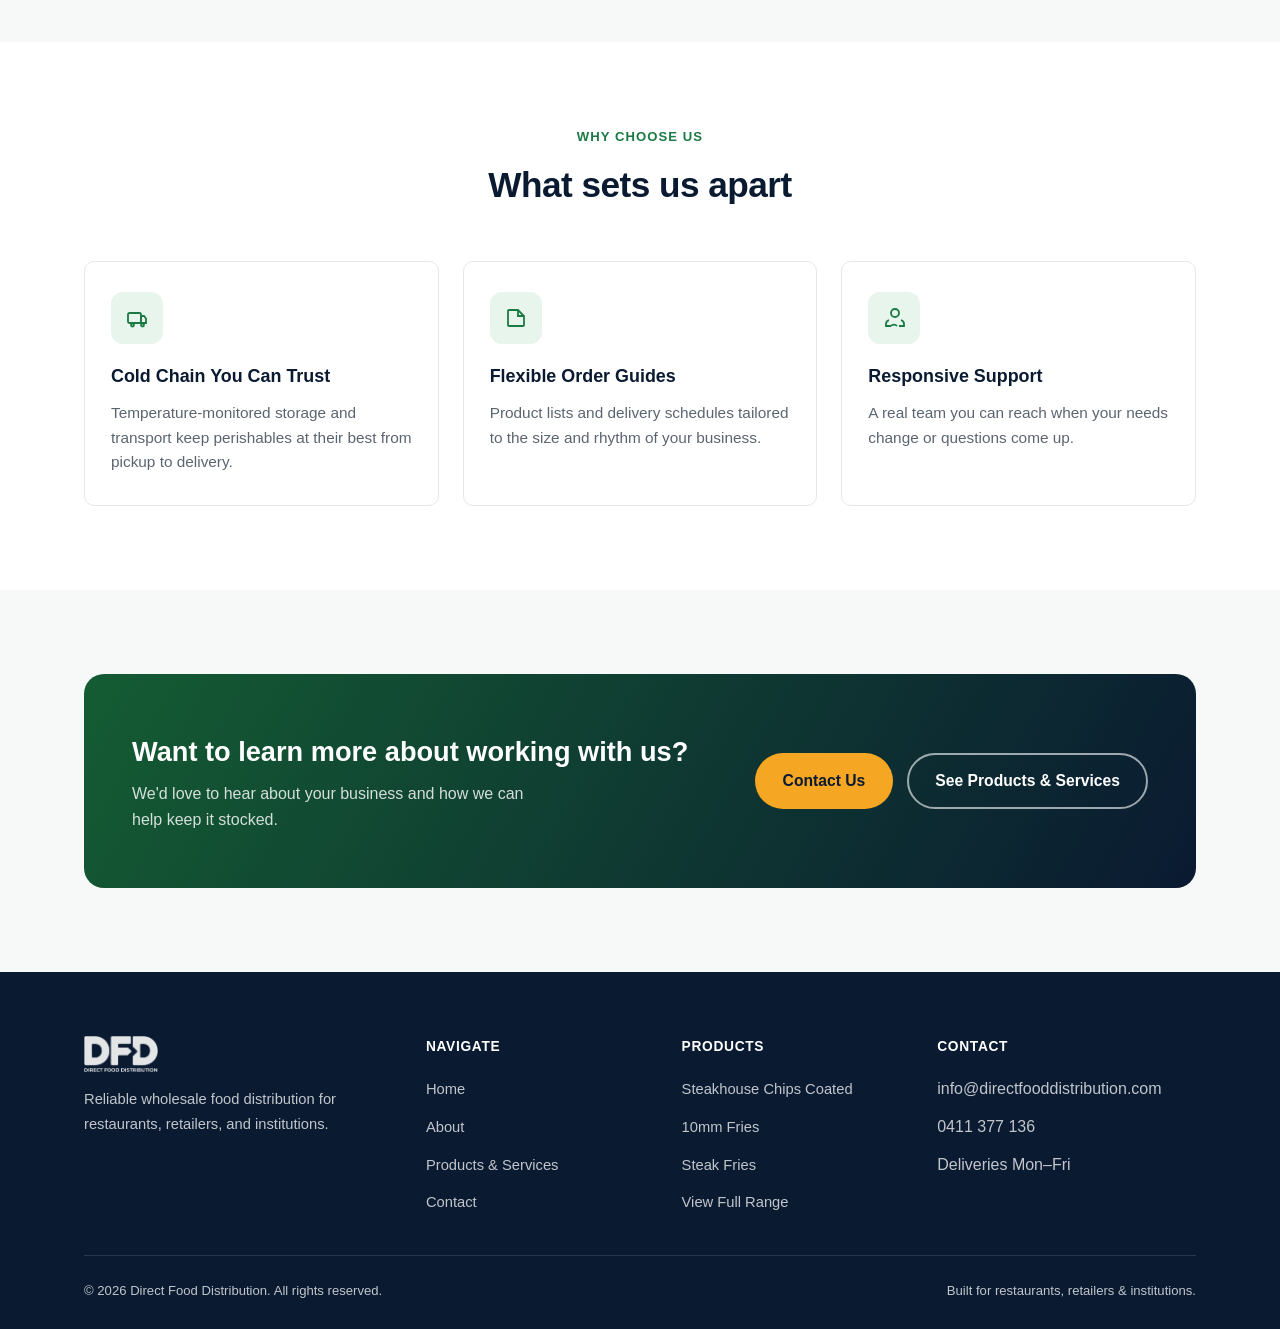
==== commit a9801ed9: "Add full Golden Fries chip range to product catalog Adds all five Golden Fries cuts (7mm, 10mm, 13mm" ====
--- a/about.html
+++ b/about.html
@@ -56,8 +56,9 @@
           <h2 style="color:var(--color-navy); font-size:2rem; margin:0 0 18px;">A distribution partner focused on consistency</h2>
           <p style="color:var(--color-text-muted); margin-bottom:16px;">
             Direct Food Distribution was started with a simple goal: make it easier for foodservice
-            businesses to get quality frozen food products without the guesswork. We're building our
-            range with trusted manufacturers, starting with our Steakhouse Chips Coated.
+            businesses to get quality frozen food products without the guesswork. We supply a range
+            of frozen chips through our partnership with Golden Fries, alongside our own Steakhouse
+            Chips Coated.
           </p>
           <p style="color:var(--color-text-muted);">
             Today we support restaurants, grocers, caterers, schools, and other institutions across
@@ -71,8 +72,8 @@
             <span class="label">Businesses served</span>
           </div>
           <div class="mini-stat">
-            <span class="num">100%</span>
-            <span class="label">Gluten-free chip range</span>
+            <span class="num">6</span>
+            <span class="label">Chip varieties</span>
           </div>
           <div class="mini-stat">
             <span class="num">98%</span>
@@ -207,7 +208,10 @@
       <div class="footer-col">
         <h5>Products</h5>
         <ul>
-          <li><a href="products.html#steakhouse-chips">Steakhouse Chips Coated</a></li>
+          <li><a href="products.html#steakhouse-chips-coated">Steakhouse Chips Coated</a></li>
+          <li><a href="products.html#10mm-fries">10mm Fries</a></li>
+          <li><a href="products.html#steak-fries">Steak Fries</a></li>
+          <li><a href="products.html">View Full Range</a></li>
         </ul>
       </div>
       <div class="footer-col">
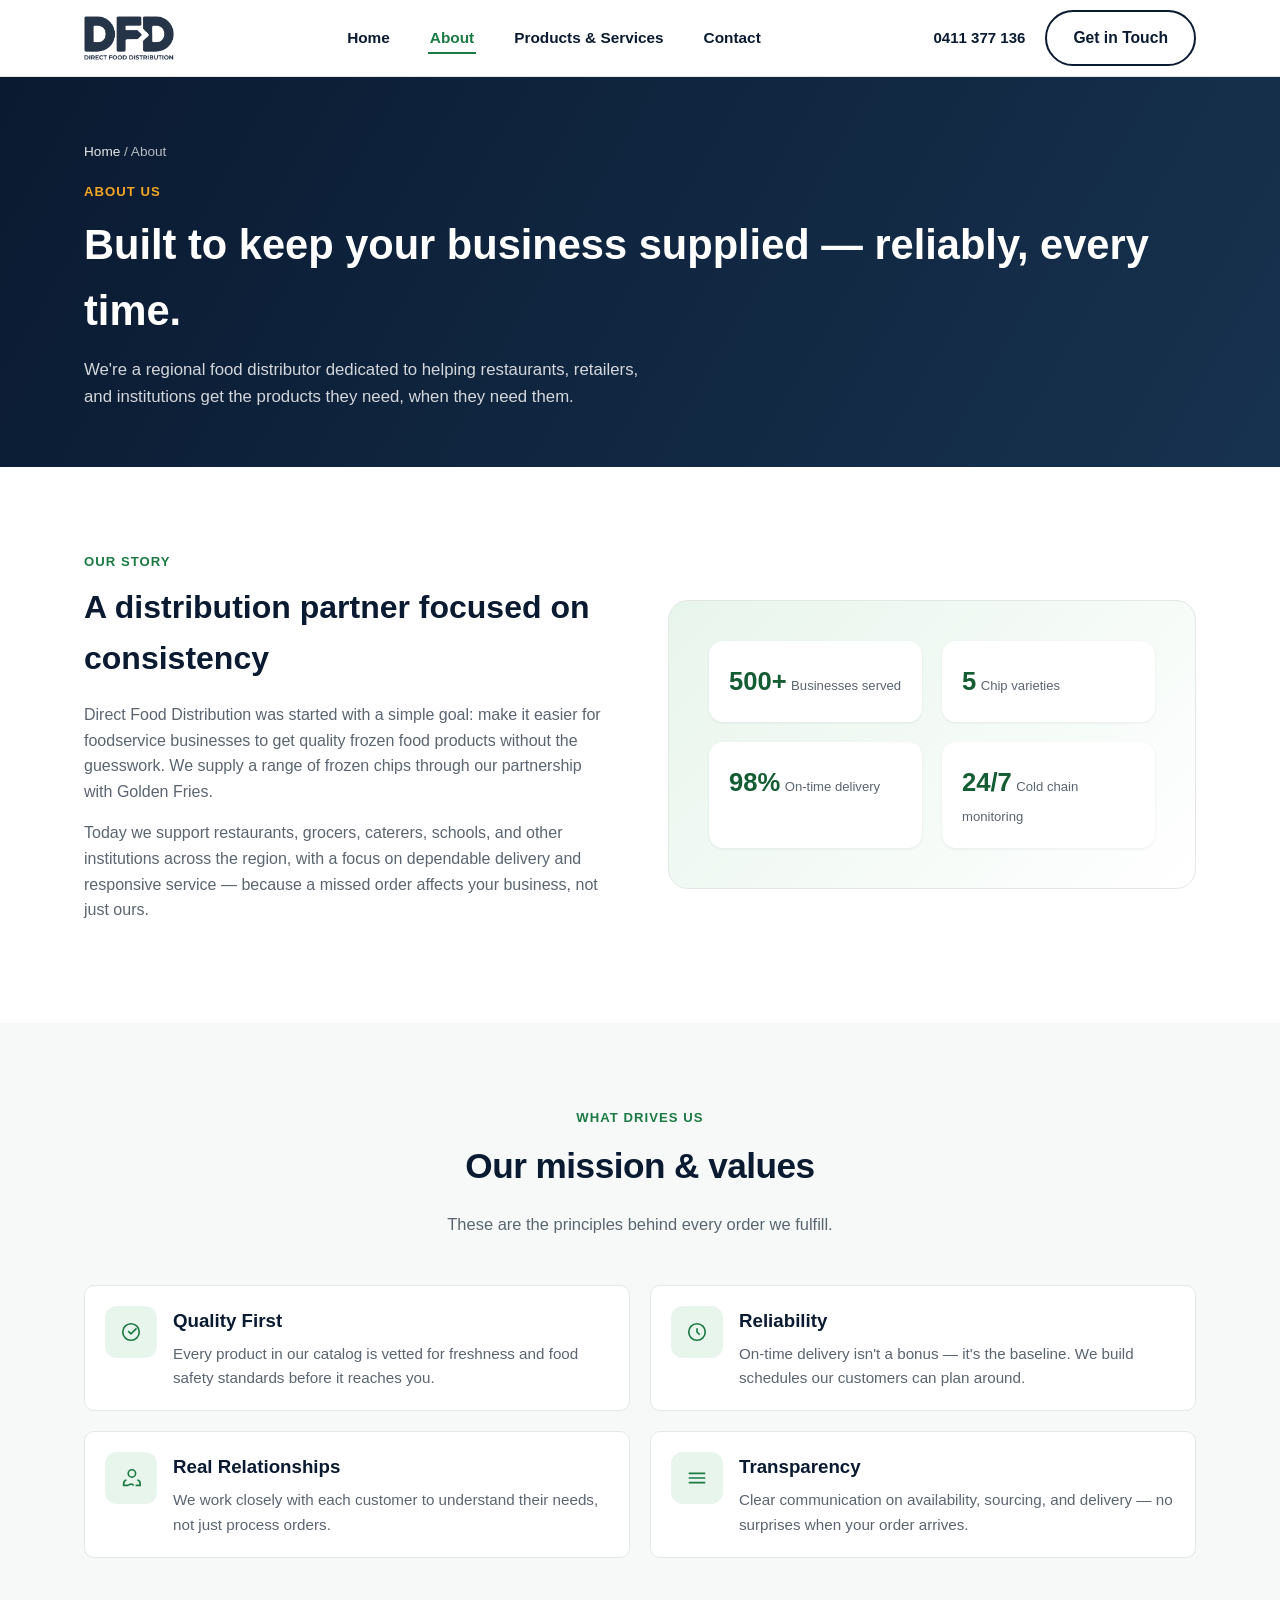
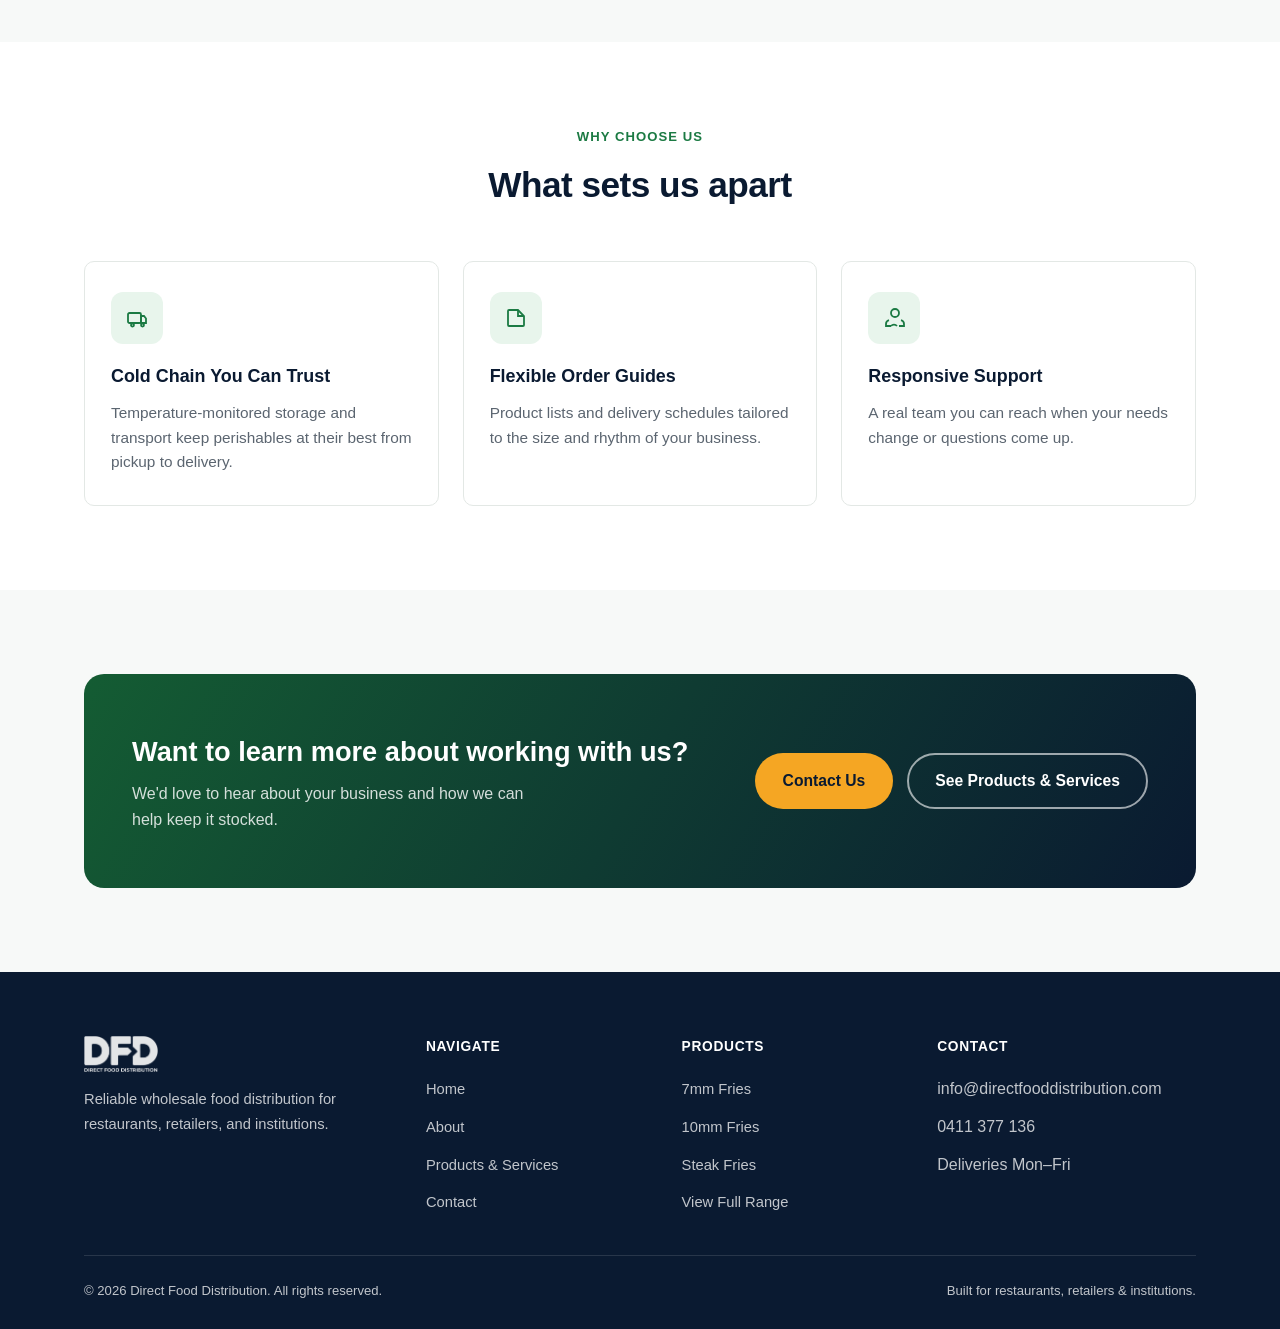
==== commit e9932c15: "Remove Steakhouse Chips Coated, fix 10mm Fries photo Drops the Steakhouse Chips Coated product and a" ====
--- a/about.html
+++ b/about.html
@@ -57,8 +57,7 @@
           <p style="color:var(--color-text-muted); margin-bottom:16px;">
             Direct Food Distribution was started with a simple goal: make it easier for foodservice
             businesses to get quality frozen food products without the guesswork. We supply a range
-            of frozen chips through our partnership with Golden Fries, alongside our own Steakhouse
-            Chips Coated.
+            of frozen chips through our partnership with Golden Fries.
           </p>
           <p style="color:var(--color-text-muted);">
             Today we support restaurants, grocers, caterers, schools, and other institutions across
@@ -72,7 +71,7 @@
             <span class="label">Businesses served</span>
           </div>
           <div class="mini-stat">
-            <span class="num">6</span>
+            <span class="num">5</span>
             <span class="label">Chip varieties</span>
           </div>
           <div class="mini-stat">
@@ -208,9 +207,9 @@
       <div class="footer-col">
         <h5>Products</h5>
         <ul>
-          <li><a href="products.html#steakhouse-chips-coated">Steakhouse Chips Coated</a></li>
-          <li><a href="products.html#10mm-fries">10mm Fries</a></li>
-          <li><a href="products.html#steak-fries">Steak Fries</a></li>
+          <li><a href="products/7mm-fries.html">7mm Fries</a></li>
+          <li><a href="products/10mm-fries.html">10mm Fries</a></li>
+          <li><a href="products/steak-fries.html">Steak Fries</a></li>
           <li><a href="products.html">View Full Range</a></li>
         </ul>
       </div>
--- a/css/style.css
+++ b/css/style.css
@@ -402,6 +402,9 @@
   border-radius: var(--radius);
   overflow: hidden;
   transition: transform 0.18s ease, box-shadow 0.18s ease;
+  display: block;
+  color: inherit;
+  text-decoration: none;
 }
 
 .product-card:hover {
@@ -410,16 +413,24 @@
 }
 
 .product-thumb {
-  height: 128px;
+  height: 160px;
   display: flex;
   align-items: center;
   justify-content: center;
   color: #fff;
+  overflow: hidden;
 }
 
 .product-thumb svg {
   width: 46px;
   height: 46px;
+}
+
+.product-thumb img {
+  width: 100%;
+  height: 100%;
+  object-fit: cover;
+  display: block;
 }
 
 .product-card .body {
@@ -478,6 +489,32 @@
   justify-content: center;
   padding: 48px;
   min-height: 320px;
+  overflow: hidden;
+}
+
+.product-detail-visual.has-photo {
+  padding: 0;
+}
+
+.product-detail-visual img {
+  width: 100%;
+  height: 100%;
+  object-fit: cover;
+  display: block;
+}
+
+.back-link {
+  display: inline-flex;
+  align-items: center;
+  gap: 6px;
+  color: var(--color-primary-dark);
+  font-weight: 600;
+  font-size: 0.92rem;
+  margin-bottom: 20px;
+}
+
+.back-link:hover {
+  text-decoration: underline;
 }
 
 .product-detail-visual svg {
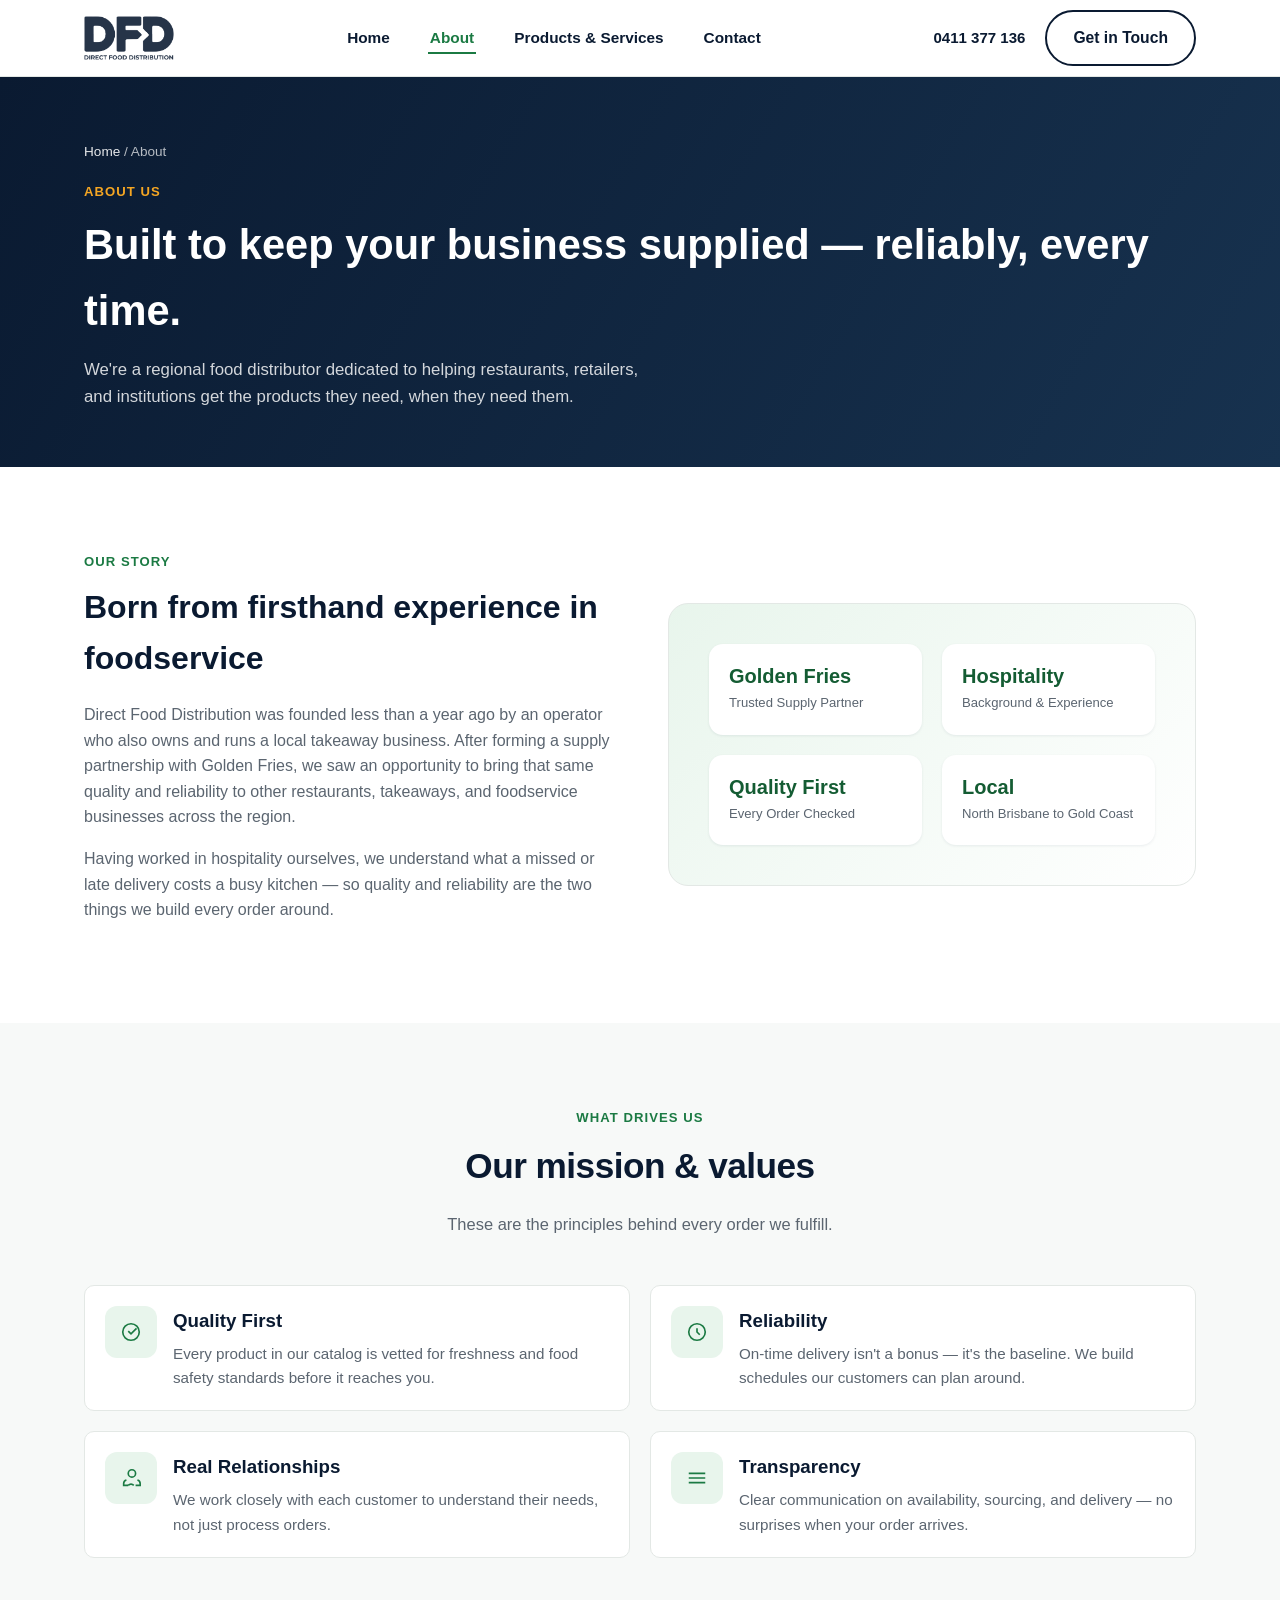
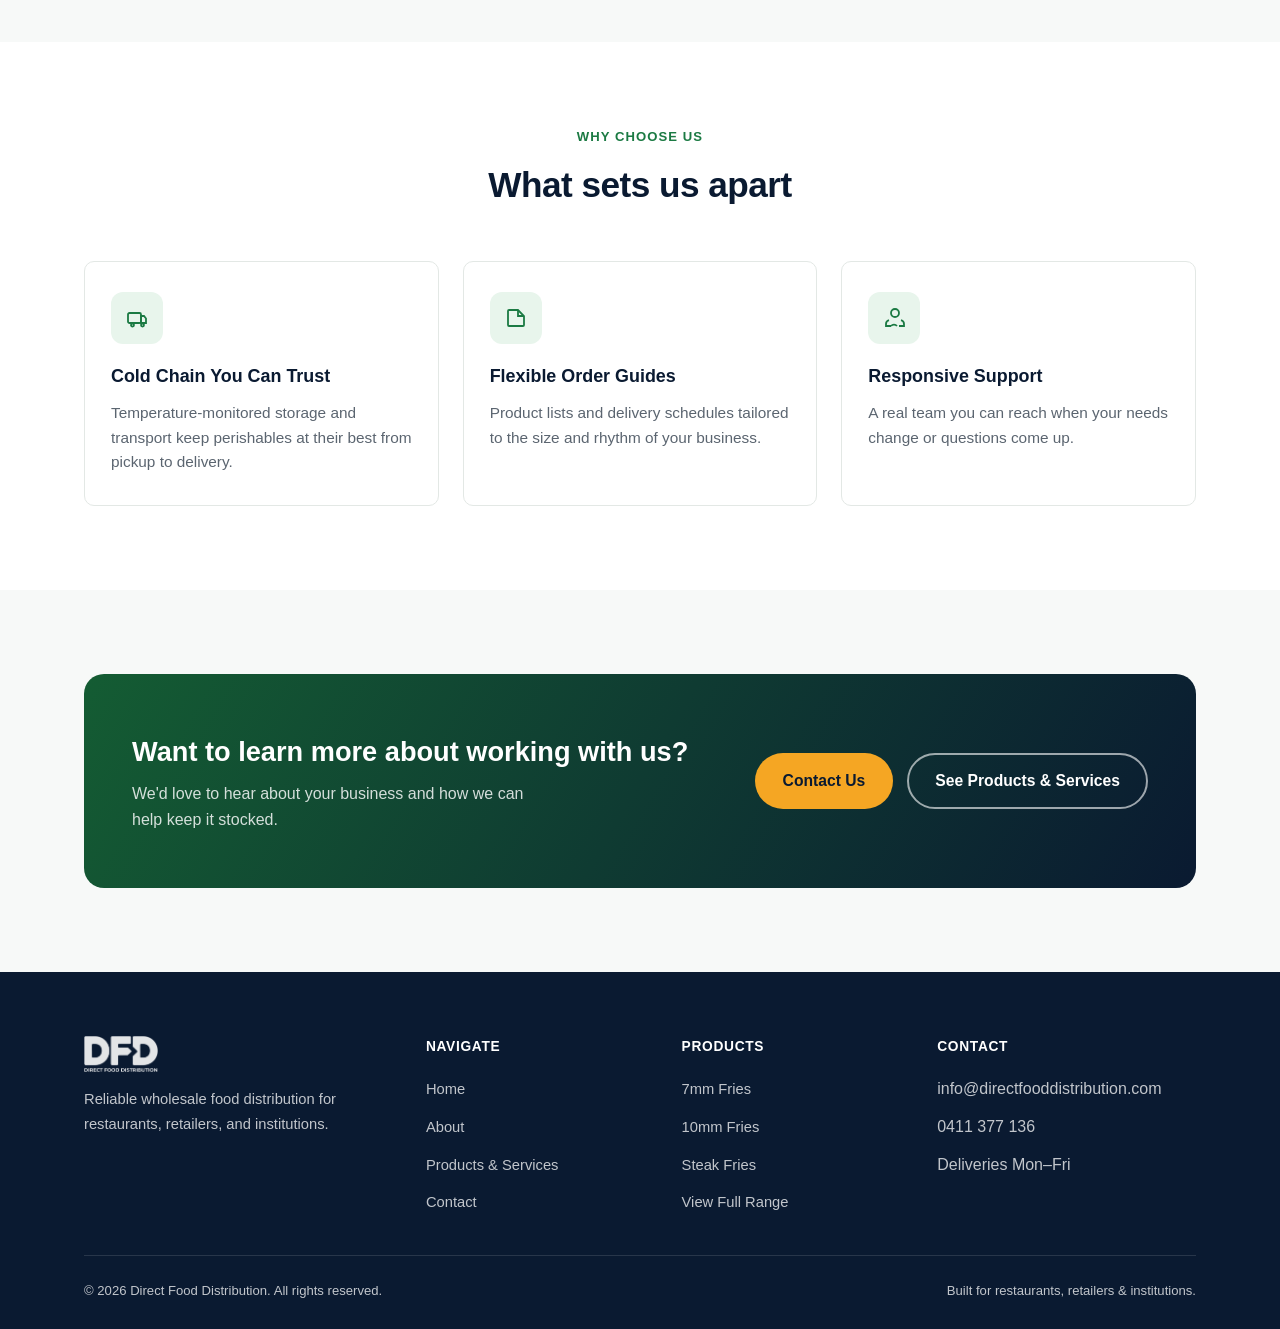
==== commit deed4847: "Personalize site with real story and Golden Fries trust badges Adds a "Quality You Can Trust" sectio" ====
--- a/about.html
+++ b/about.html
@@ -53,34 +53,35 @@
       <div class="about-grid">
         <div>
           <span class="eyebrow">Our Story</span>
-          <h2 style="color:var(--color-navy); font-size:2rem; margin:0 0 18px;">A distribution partner focused on consistency</h2>
+          <h2 style="color:var(--color-navy); font-size:2rem; margin:0 0 18px;">Born from firsthand experience in foodservice</h2>
           <p style="color:var(--color-text-muted); margin-bottom:16px;">
-            Direct Food Distribution was started with a simple goal: make it easier for foodservice
-            businesses to get quality frozen food products without the guesswork. We supply a range
-            of frozen chips through our partnership with Golden Fries.
+            Direct Food Distribution was founded less than a year ago by an operator who also owns
+            and runs a local takeaway business. After forming a supply partnership with Golden
+            Fries, we saw an opportunity to bring that same quality and reliability to other
+            restaurants, takeaways, and foodservice businesses across the region.
           </p>
           <p style="color:var(--color-text-muted);">
-            Today we support restaurants, grocers, caterers, schools, and other institutions across
-            the region, with a focus on dependable delivery and responsive service — because a
-            missed order affects your business, not just ours.
+            Having worked in hospitality ourselves, we understand what a missed or late delivery
+            costs a busy kitchen — so quality and reliability are the two things we build every
+            order around.
           </p>
         </div>
         <div class="about-visual">
           <div class="mini-stat">
-            <span class="num">500+</span>
-            <span class="label">Businesses served</span>
-          </div>
-          <div class="mini-stat">
-            <span class="num">5</span>
-            <span class="label">Chip varieties</span>
-          </div>
-          <div class="mini-stat">
-            <span class="num">98%</span>
-            <span class="label">On-time delivery</span>
-          </div>
-          <div class="mini-stat">
-            <span class="num">24/7</span>
-            <span class="label">Cold chain monitoring</span>
+            <span class="num">Golden Fries</span>
+            <span class="label">Trusted Supply Partner</span>
+          </div>
+          <div class="mini-stat">
+            <span class="num">Hospitality</span>
+            <span class="label">Background &amp; Experience</span>
+          </div>
+          <div class="mini-stat">
+            <span class="num">Quality First</span>
+            <span class="label">Every Order Checked</span>
+          </div>
+          <div class="mini-stat">
+            <span class="num">Local</span>
+            <span class="label">North Brisbane to Gold Coast</span>
           </div>
         </div>
       </div>
--- a/css/style.css
+++ b/css/style.css
@@ -285,10 +285,11 @@
 }
 
 .stat-card .num {
-  font-size: 1.9rem;
+  font-size: 1.5rem;
   font-weight: 800;
   color: var(--color-accent);
   display: block;
+  line-height: 1.2;
 }
 
 .stat-card .label {
@@ -761,9 +762,11 @@
 }
 
 .about-visual .mini-stat .num {
-  font-size: 1.6rem;
+  font-size: 1.25rem;
   font-weight: 800;
   color: var(--color-primary-dark);
+  line-height: 1.25;
+  display: block;
 }
 
 .about-visual .mini-stat .label {
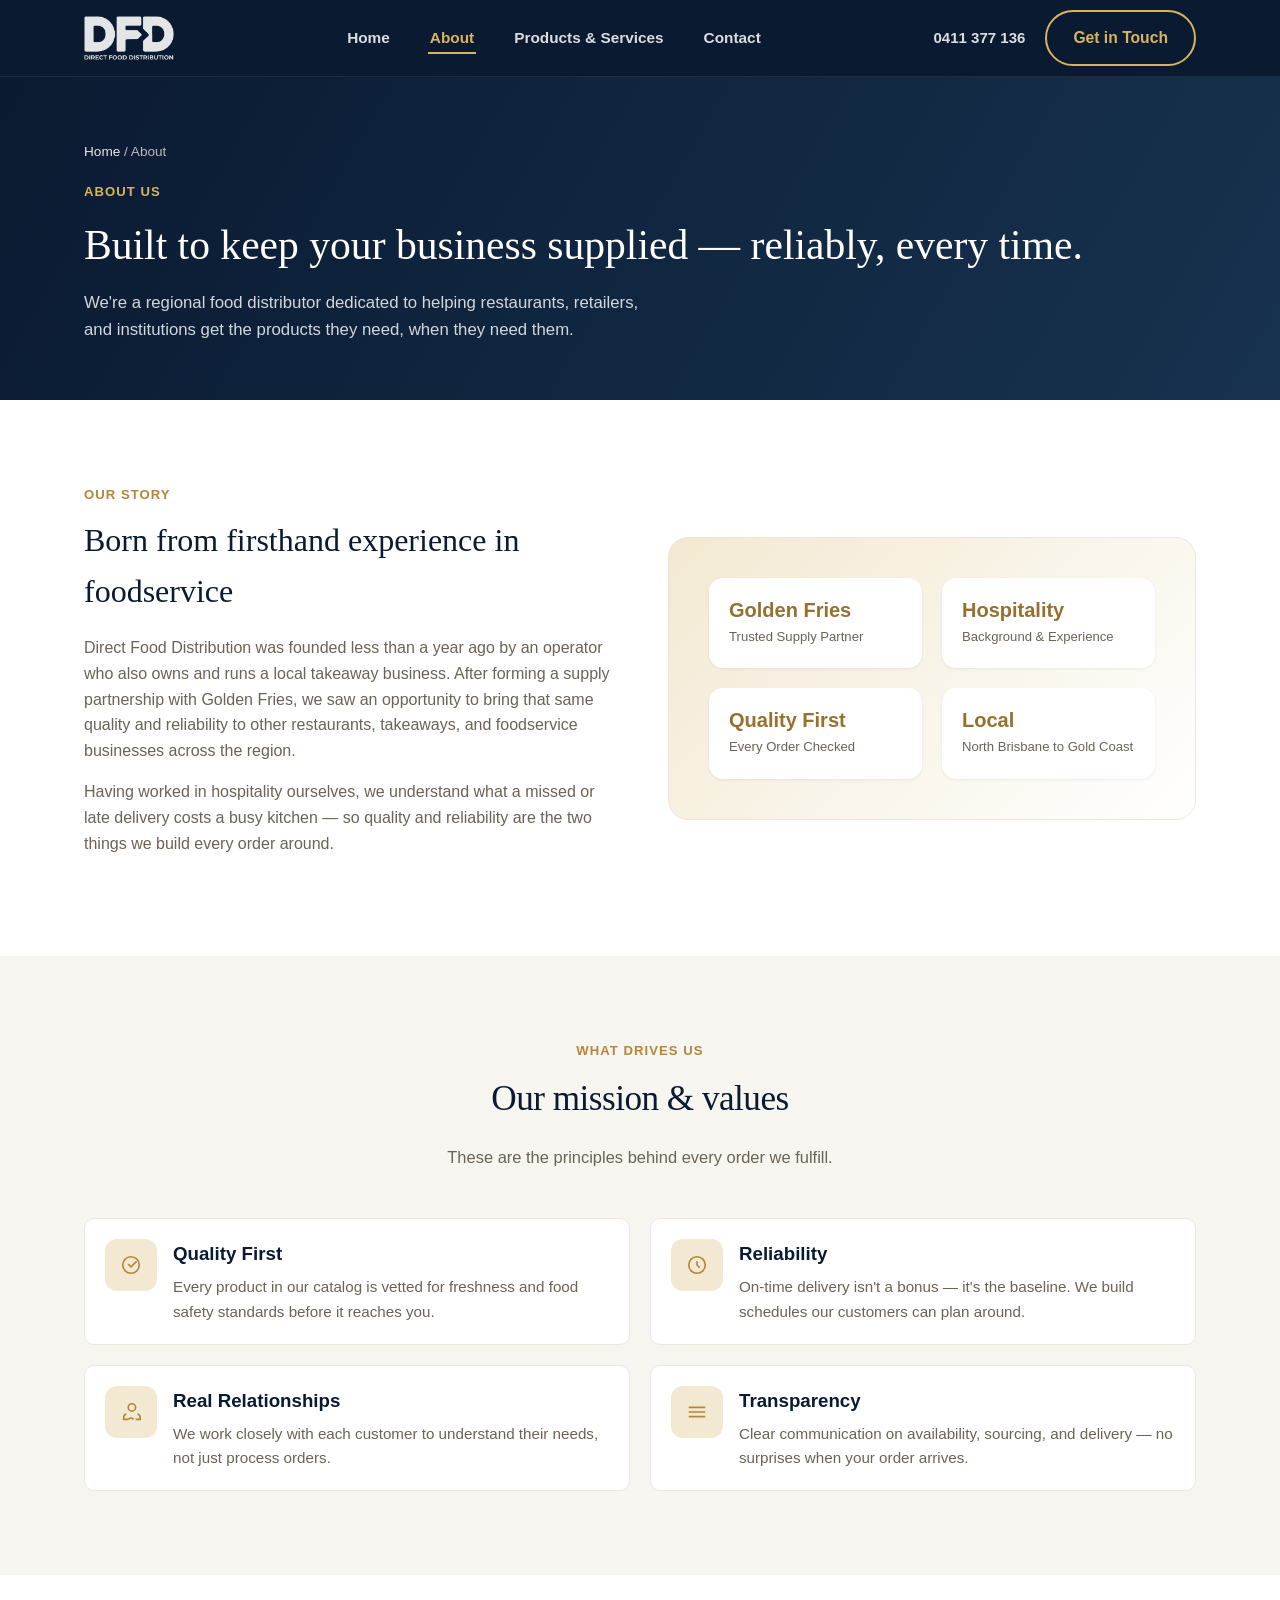
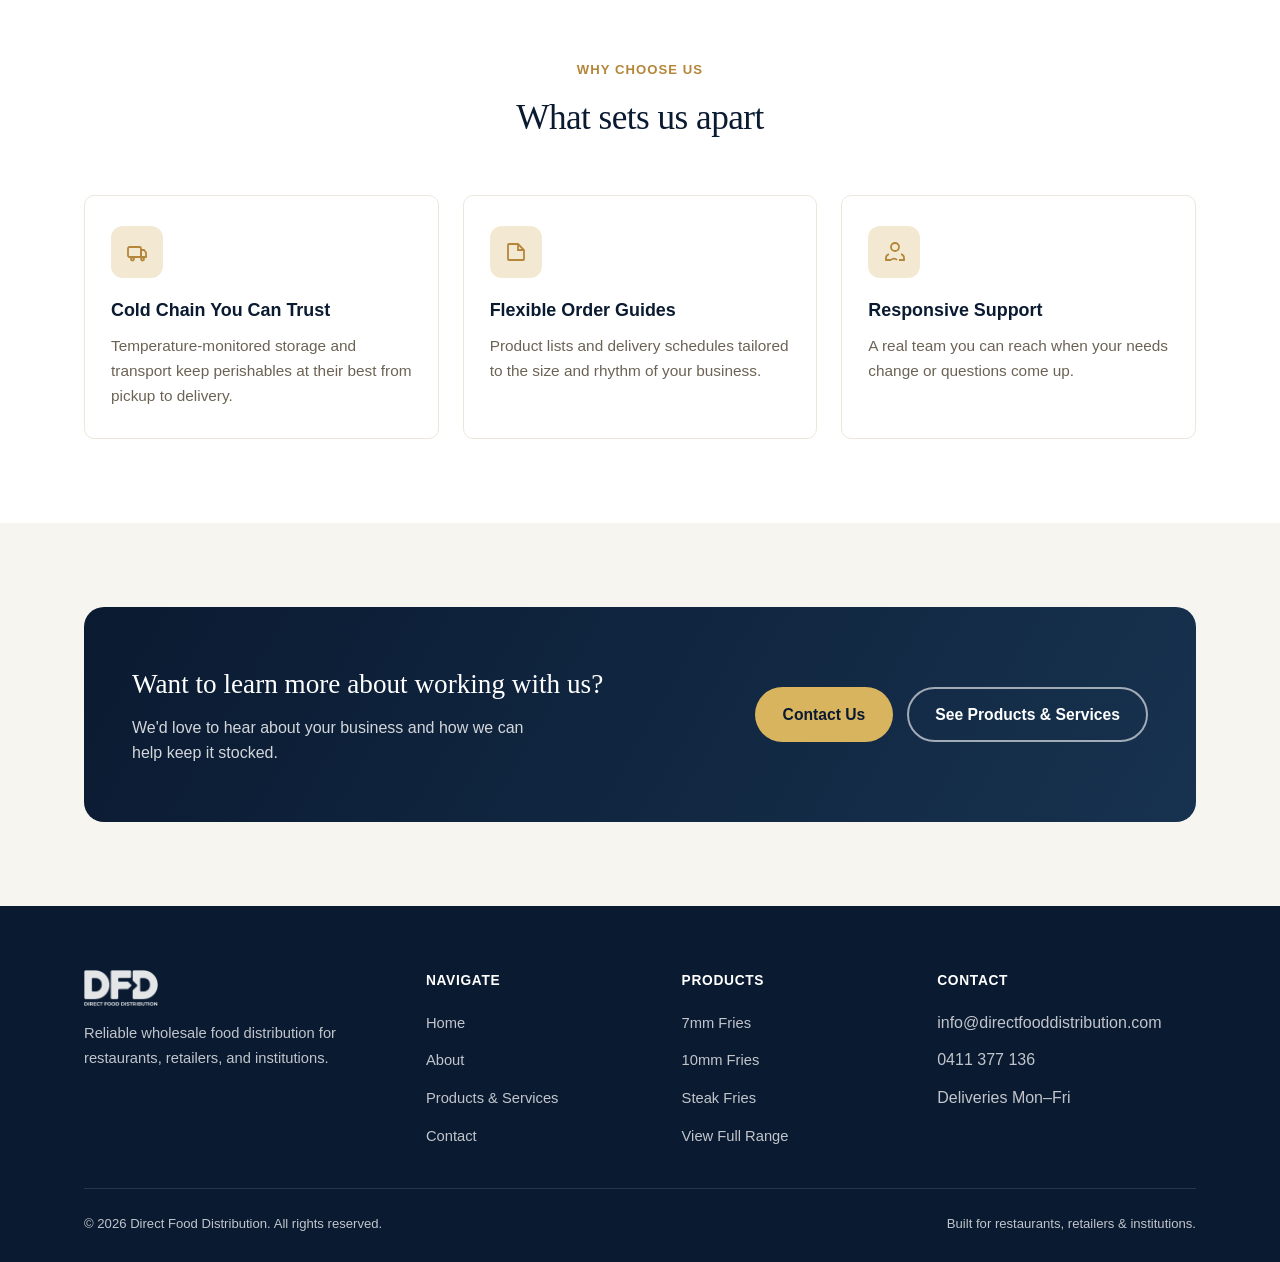
==== commit 5a45e252: "Match approved mockup exactly: navy header, hero copy Fixes the gap between the previous commit and " ====
--- a/about.html
+++ b/about.html
@@ -15,7 +15,7 @@
 <header class="site-header">
   <div class="container">
     <a href="index.html" class="brand">
-      <img src="images/logo.png" alt="Direct Food Distribution" class="brand-logo" />
+      <img src="images/logo-white.png" alt="Direct Food Distribution" class="brand-logo" />
     </a>
 
     <nav class="main-nav" aria-label="Primary">
--- a/css/style.css
+++ b/css/style.css
@@ -4,22 +4,23 @@
 =========================== */
 
 :root {
-  --color-primary: #1b7a43;
-  --color-primary-dark: #145c33;
-  --color-primary-light: #e8f5ec;
+  --color-primary: #b4863a;
+  --color-primary-dark: #96702e;
+  --color-primary-light: #f3e9d2;
   --color-navy: #0a1a31;
   --color-navy-light: #17324f;
-  --color-accent: #f5a623;
-  --color-text: #23292d;
-  --color-text-muted: #5b6570;
+  --color-accent: #d8b45f;
+  --color-text: #2a2620;
+  --color-text-muted: #6b6355;
   --color-bg: #ffffff;
-  --color-bg-alt: #f7f9f8;
-  --color-border: #e3e8e5;
+  --color-bg-alt: #f7f5f0;
+  --color-border: #ece7db;
   --shadow-sm: 0 1px 3px rgba(15, 41, 66, 0.08);
   --shadow-md: 0 8px 24px rgba(15, 41, 66, 0.10);
   --radius: 10px;
   --max-width: 1160px;
   --font: -apple-system, BlinkMacSystemFont, "Segoe UI", Roboto, Helvetica, Arial, sans-serif;
+  --font-serif: Georgia, "Times New Roman", Times, serif;
 }
 
 * {
@@ -47,6 +48,11 @@
 a {
   color: var(--color-primary);
   text-decoration: none;
+}
+
+h1, h2 {
+  font-family: var(--font-serif);
+  font-weight: 400;
 }
 
 ul {
@@ -109,13 +115,13 @@
 
 .btn-outline-dark {
   background: transparent;
-  color: var(--color-navy);
-  border-color: var(--color-navy);
+  color: var(--color-accent);
+  border-color: var(--color-accent);
 }
 
 .btn-outline-dark:hover {
-  background: var(--color-navy);
-  color: #fff;
+  background: var(--color-accent);
+  color: var(--color-navy);
 }
 
 /* ---------- Header ---------- */
@@ -123,9 +129,8 @@
   position: sticky;
   top: 0;
   z-index: 100;
-  background: rgba(255, 255, 255, 0.96);
-  backdrop-filter: saturate(180%) blur(8px);
-  border-bottom: 1px solid var(--color-border);
+  background: var(--color-navy);
+  border-bottom: 1px solid rgba(255, 255, 255, 0.08);
 }
 
 .site-header .container {
@@ -141,7 +146,7 @@
   gap: 10px;
   font-weight: 800;
   font-size: 1.15rem;
-  color: var(--color-navy);
+  color: #fff;
   letter-spacing: -0.01em;
 }
 
@@ -158,7 +163,7 @@
 }
 
 .main-nav a {
-  color: var(--color-navy);
+  color: rgba(255, 255, 255, 0.85);
   font-weight: 600;
   font-size: 0.96rem;
   padding: 6px 2px;
@@ -168,8 +173,8 @@
 
 .main-nav a:hover,
 .main-nav a[aria-current="page"] {
-  border-color: var(--color-primary);
-  color: var(--color-primary);
+  border-color: var(--color-accent);
+  color: var(--color-accent);
 }
 
 .header-cta {
@@ -181,7 +186,7 @@
 .header-cta .phone {
   display: none;
   font-weight: 700;
-  color: var(--color-navy);
+  color: rgba(255, 255, 255, 0.85);
   font-size: 0.94rem;
 }
 
@@ -203,14 +208,18 @@
   display: block;
   width: 24px;
   height: 2px;
-  background: var(--color-navy);
+  background: #fff;
   margin: 5px 0;
   transition: transform 0.2s ease, opacity 0.2s ease;
 }
 
 /* ---------- Hero ---------- */
 .hero {
-  background: linear-gradient(120deg, var(--color-navy) 0%, var(--color-navy-light) 55%, var(--color-primary-dark) 100%);
+  background:
+    linear-gradient(100deg, rgba(10, 26, 49, 0.85) 25%, rgba(10, 26, 49, 0.4) 100%),
+    url("../images/hero-delivery.jpg");
+  background-size: cover;
+  background-position: center 35%;
   color: #fff;
   position: relative;
   overflow: hidden;
@@ -221,18 +230,66 @@
   position: absolute;
   inset: 0;
   background-image:
-    radial-gradient(circle at 85% 20%, rgba(245, 166, 35, 0.18), transparent 45%),
-    radial-gradient(circle at 10% 90%, rgba(27, 122, 67, 0.35), transparent 40%);
+    radial-gradient(circle at 85% 20%, rgba(216, 180, 95, 0.16), transparent 45%),
+    radial-gradient(circle at 10% 90%, rgba(216, 180, 95, 0.1), transparent 40%);
   pointer-events: none;
 }
 
 .hero .container {
   position: relative;
-  padding: 96px 24px 88px;
+  padding: 110px 24px 100px;
+}
+
+.hero-copy {
+  max-width: 640px;
+}
+
+/* ---------- Facts Bar ---------- */
+.facts-bar {
+  background: #fff;
+  border-bottom: 1px solid var(--color-border);
+}
+
+.facts-bar .container {
   display: grid;
-  grid-template-columns: 1.1fr 0.9fr;
-  gap: 48px;
-  align-items: center;
+  grid-template-columns: repeat(4, 1fr);
+}
+
+.facts-bar .col {
+  padding: 32px 28px;
+  border-right: 1px solid var(--color-border);
+}
+
+.facts-bar .col:last-child {
+  border-right: none;
+}
+
+.facts-bar .num {
+  font-family: var(--font-serif);
+  font-size: 1.5rem;
+  color: var(--color-primary);
+  display: block;
+  margin-bottom: 6px;
+  line-height: 1.2;
+}
+
+.facts-bar .label {
+  font-size: 0.84rem;
+  color: var(--color-text-muted);
+}
+
+@media (max-width: 900px) {
+  .facts-bar .container {
+    grid-template-columns: 1fr 1fr;
+  }
+
+  .facts-bar .col {
+    border-bottom: 1px solid var(--color-border);
+  }
+
+  .facts-bar .col:nth-child(2n) {
+    border-right: none;
+  }
 }
 
 .hero-eyebrow {
@@ -257,6 +314,11 @@
   letter-spacing: -0.02em;
 }
 
+.hero h1 .accent {
+  color: var(--color-accent);
+  font-style: italic;
+}
+
 .hero p.lead {
   font-size: 1.12rem;
   color: rgba(255, 255, 255, 0.86);
@@ -268,34 +330,6 @@
   display: flex;
   gap: 16px;
   flex-wrap: wrap;
-}
-
-.hero-stats {
-  display: grid;
-  grid-template-columns: 1fr 1fr;
-  gap: 16px;
-}
-
-.stat-card {
-  background: rgba(255, 255, 255, 0.08);
-  border: 1px solid rgba(255, 255, 255, 0.18);
-  border-radius: var(--radius);
-  padding: 22px 20px;
-  backdrop-filter: blur(4px);
-}
-
-.stat-card .num {
-  font-size: 1.5rem;
-  font-weight: 800;
-  color: var(--color-accent);
-  display: block;
-  line-height: 1.2;
-}
-
-.stat-card .label {
-  font-size: 0.86rem;
-  color: rgba(255, 255, 255, 0.78);
-  margin-top: 4px;
 }
 
 /* ---------- Sections ---------- */
@@ -465,14 +499,6 @@
   border-radius: 999px;
 }
 
-/* Thumb color variants */
-.thumb-1 { background: linear-gradient(135deg, #2e9e5b, #1b7a43); }
-.thumb-2 { background: linear-gradient(135deg, #3f8ecf, #245a8f); }
-.thumb-3 { background: linear-gradient(135deg, #4d6ee0, #253a8f); }
-.thumb-4 { background: linear-gradient(135deg, #d98a2e, #b05e15); }
-.thumb-5 { background: linear-gradient(135deg, #e0546b, #a12f47); }
-.thumb-6 { background: linear-gradient(135deg, #6f52c9, #3f2f8f); }
-
 /* ---------- Product detail (single product spotlight) ---------- */
 .product-detail {
   background: #fff;
@@ -484,7 +510,7 @@
 }
 
 .product-detail-visual {
-  background: linear-gradient(135deg, #d98a2e, #b05e15);
+  background: linear-gradient(135deg, var(--color-navy-light), var(--color-navy));
   display: flex;
   align-items: center;
   justify-content: center;
@@ -593,6 +619,57 @@
   margin-top: 32px;
 }
 
+/* ---------- Volume Tiers ---------- */
+.tier-card {
+  background: #fff;
+  border: 1px solid var(--color-border);
+  border-radius: var(--radius);
+  padding: 28px 24px;
+  text-align: center;
+  transition: transform 0.18s ease, box-shadow 0.18s ease, border-color 0.18s ease;
+}
+
+.tier-card:hover {
+  transform: translateY(-4px);
+  box-shadow: var(--shadow-md);
+  border-color: transparent;
+}
+
+.tier-card.tier-featured {
+  border-color: var(--color-primary);
+  background: var(--color-primary-light);
+}
+
+.tier-dots {
+  display: flex;
+  justify-content: center;
+  gap: 6px;
+  margin-bottom: 16px;
+}
+
+.tier-dot {
+  width: 10px;
+  height: 10px;
+  border-radius: 50%;
+  background: var(--color-border);
+}
+
+.tier-dot.filled {
+  background: var(--color-primary);
+}
+
+.tier-card h3 {
+  margin: 0 0 8px;
+  color: var(--color-navy);
+  font-size: 1.08rem;
+}
+
+.tier-card p {
+  margin: 0;
+  color: var(--color-text-muted);
+  font-size: 0.92rem;
+}
+
 @media (max-width: 900px) {
   .product-detail {
     grid-template-columns: 1fr;
@@ -675,7 +752,7 @@
 
 /* ---------- CTA band ---------- */
 .cta-band {
-  background: linear-gradient(120deg, var(--color-primary-dark), var(--color-navy));
+  background: linear-gradient(120deg, var(--color-navy), var(--color-navy-light));
   color: #fff;
   border-radius: 20px;
   padding: 56px 48px;
@@ -1061,6 +1138,7 @@
     width: 100%;
     padding: 14px 4px;
     border-bottom: 1px solid var(--color-border);
+    color: var(--color-navy);
   }
 
   .nav-toggle {
@@ -1068,7 +1146,6 @@
   }
 
   .hero .container {
-    grid-template-columns: 1fr;
     padding-top: 56px;
     padding-bottom: 56px;
   }
@@ -1107,8 +1184,4 @@
   .footer-grid {
     grid-template-columns: 1fr;
   }
-
-  .hero-stats {
-    grid-template-columns: 1fr 1fr;
-  }
-}
+}
